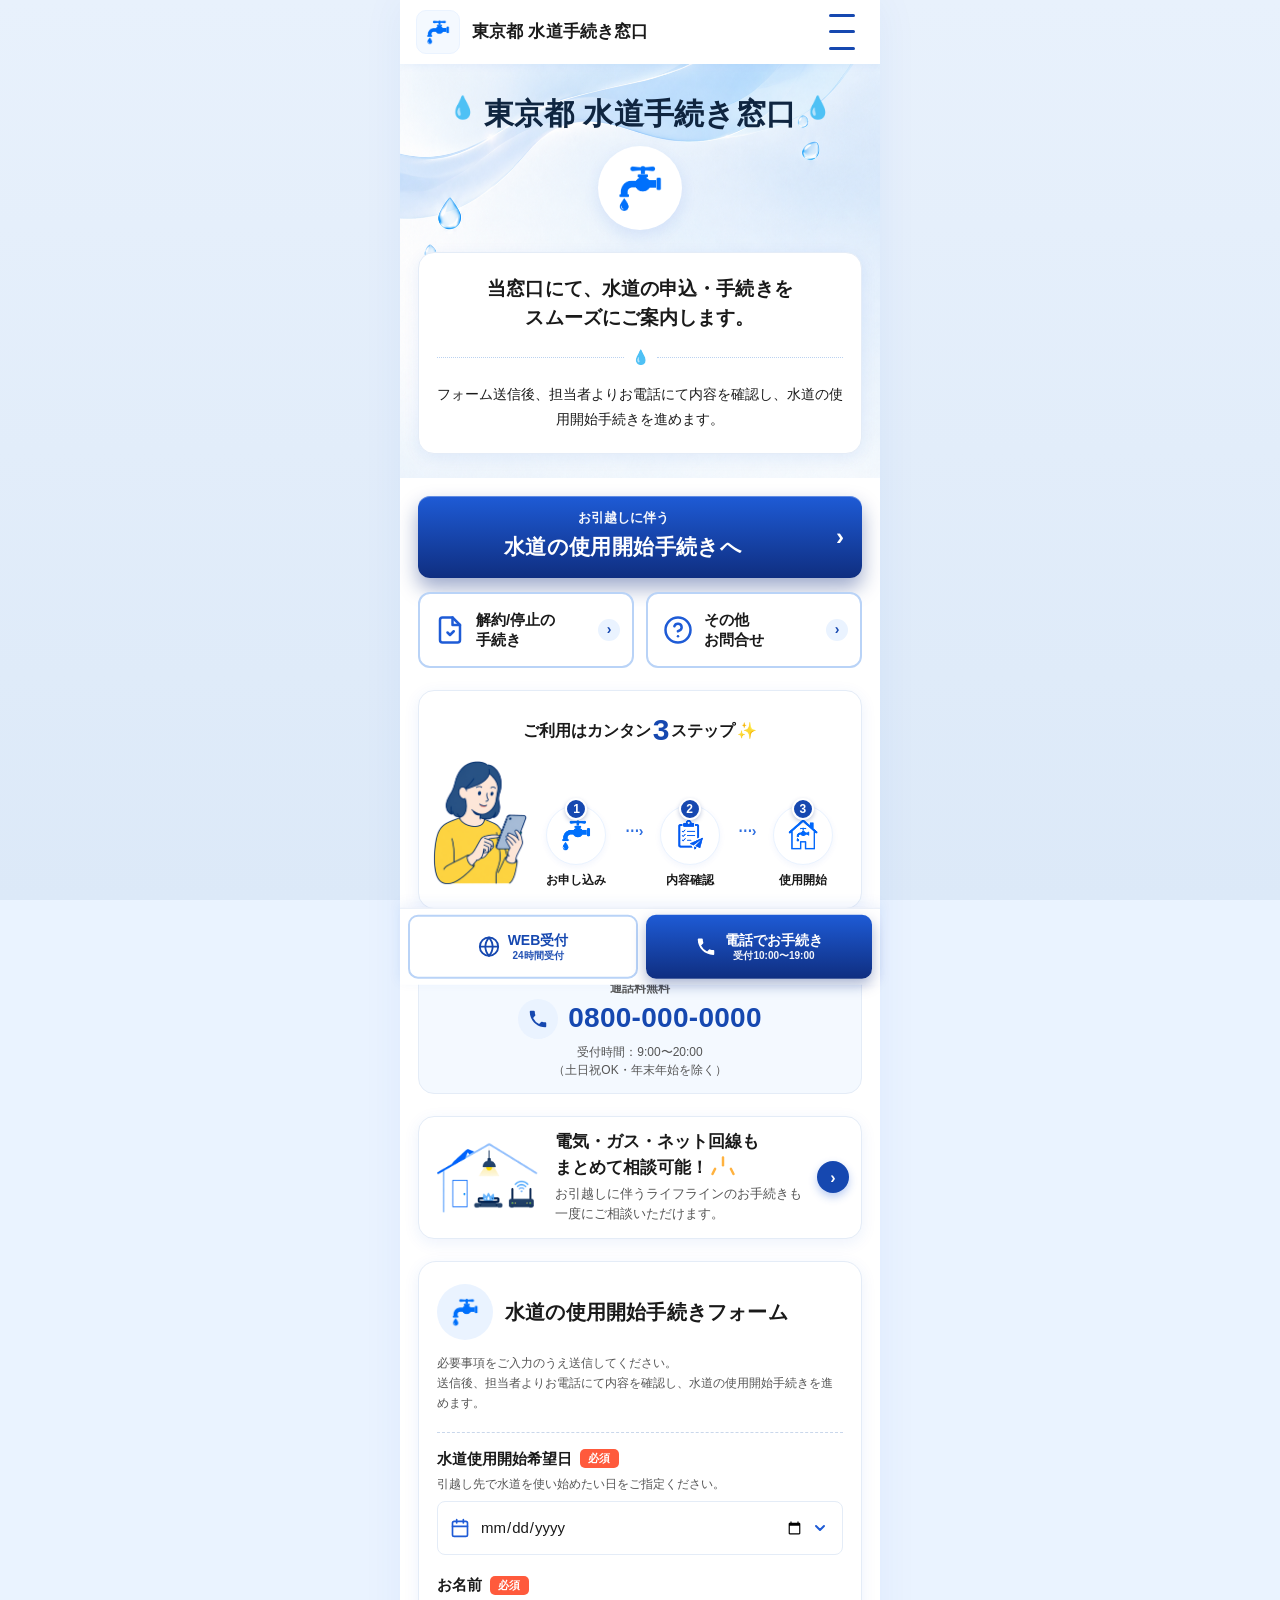
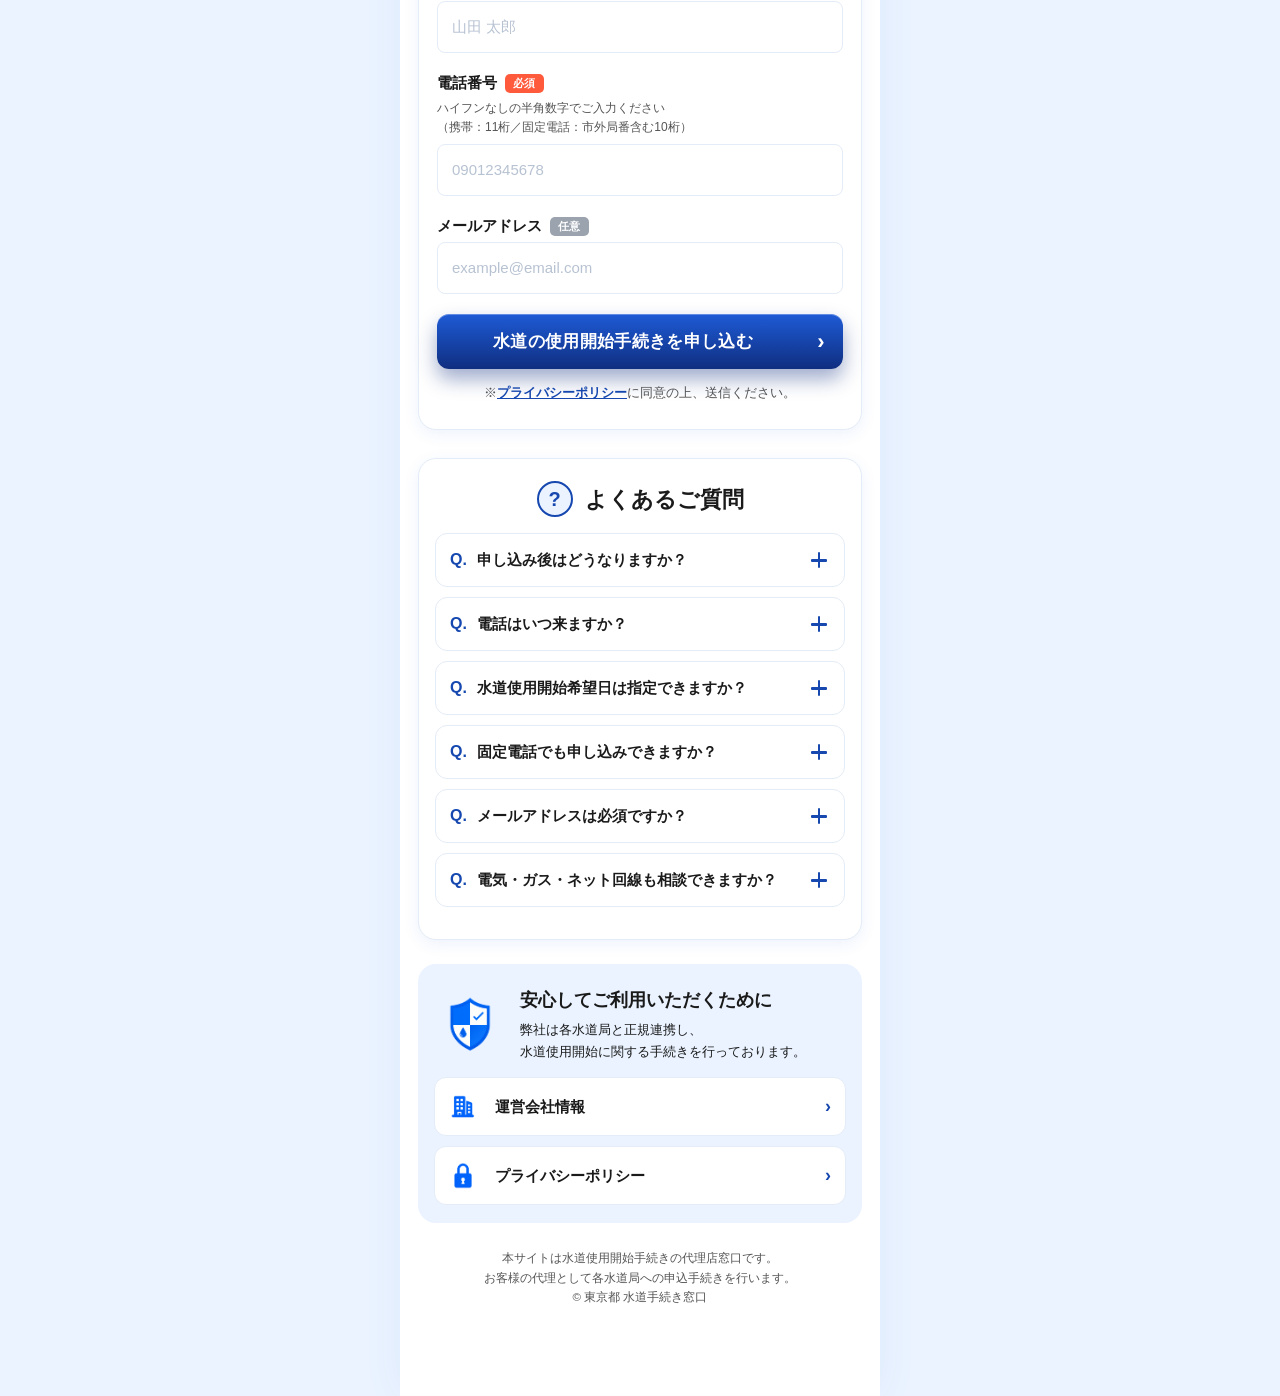
==== index.html @ 143ba990 "Add files via upload" ====
<!DOCTYPE html>
<html lang="ja">
<head>
  <meta charset="UTF-8" />
  <meta name="viewport" content="width=device-width, initial-scale=1.0, viewport-fit=cover" />
  <meta name="format-detection" content="telephone=no" />
  <title>東京都 水道手続き窓口｜引越しの水道使用開始をWEBで簡単申込</title>
  <meta name="description" content="東京都の引越しに伴う水道の使用開始手続きを、WEB・お電話でスムーズにご案内。24時間WEB受付、お電話は10:00〜19:00で対応。電気・ガス・ネット回線もまとめて相談可能。" />

  <link rel="preload" as="image" href="images/fv-back.png" />
  <link rel="stylesheet" href="css/style.css" />

  <!-- 構造化データ -->
  <script type="application/ld+json">
  {
    "@context": "https://schema.org",
    "@type": "Service",
    "name": "東京都 水道手続き窓口",
    "areaServed": "東京都",
    "serviceType": "水道使用開始手続き代行",
    "provider": {
      "@type": "Organization",
      "name": "水道手続き窓口（運営代理店）",
      "telephone": "+81-800-000-0000"
    }
  }
  </script>

  <!-- ▼ GTM / Google広告コンバージョンタグ挿入位置 -->
  <!-- ▼ Yahoo広告 コンバージョン測定タグ挿入位置 -->
</head>
<body>

<!-- ▼ 案件ごとに差し替え ▼
  地域名: 東京都
  電話番号(表示): 0800-000-0000
  電話番号(tel:): 0800-000-0000
  受付時間(電話): 9:00〜20:00 / 土日祝OK
  受付時間(固定フッター): 10:00〜19:00
  運営会社名・所在地: （要設定）
  プライバシーポリシーURL: #privacy
▲ ここまで ▲ -->

<div class="app" data-screen-label="01 水道手続きLP">

  <!-- ============================= -->
  <!-- ヘッダー -->
  <!-- ============================= -->
  <header class="site-header" role="banner">
    <a href="#top" class="site-header__brand" aria-label="トップへ">
      <span class="brand-mark"><img src="images/icon-tap.png" alt="" /></span>
      <span class="brand-name">東京都 水道手続き窓口</span>
    </a>
    <button class="hamburger" aria-label="メニューを開く" aria-controls="main-menu" aria-expanded="false">
      <span></span><span></span><span></span>
    </button>
  </header>

  <nav class="menu" id="main-menu" aria-label="メインメニュー">
    <ul>
      <li><a href="#top">ホーム</a></li>
      <li><a href="#form">使用開始のお申込み</a></li>
      <li><a href="#faq">よくあるご質問</a></li>
      <li><a href="#company">運営会社情報</a></li>
      <li><a href="#privacy">プライバシーポリシー</a></li>
    </ul>
  </nav>

  <main id="top">

    <!-- ============================= -->
    <!-- FV -->
    <!-- ============================= -->
    <section class="fv">
      <div class="fv__title-row">
        <span class="fv__drop fv__drop--left" aria-hidden="true">💧</span>
        <h1 class="fv__title">東京都 水道手続き窓口</h1>
        <span class="fv__drop fv__drop--right" aria-hidden="true">💧</span>
      </div>

      <div class="fv__circle" aria-hidden="true">
        <img src="images/icon-tap.png" alt="" />
      </div>

      <div class="fv__card">
        <p class="fv__lead">当窓口にて、水道の申込・手続きを<br />スムーズにご案内します。</p>
        <div class="fv__divider"><span aria-hidden="true">💧</span></div>
        <p class="fv__desc">フォーム送信後、担当者よりお電話にて内容を確認し、水道の使用開始手続きを進めます。</p>
      </div>
    </section>

    <!-- メインCTA -->
    <a href="#form" class="btn-main">
      <span class="btn-sub">お引越しに伴う</span>
      <span class="btn-main-text">水道の使用開始手続きへ</span>
      <span class="btn-arrow" aria-hidden="true">›</span>
    </a>

    <!-- サブCTA -->
    <div class="sub-cta">
      <a href="#contact" class="sub-cta__btn">
        <span class="sub-cta__icon" aria-hidden="true">
          <svg viewBox="0 0 24 24" fill="none" stroke="#1E5BD6" stroke-width="2" stroke-linecap="round" stroke-linejoin="round">
            <path d="M14 2H6a2 2 0 0 0-2 2v16a2 2 0 0 0 2 2h12a2 2 0 0 0 2-2V8z"/>
            <polyline points="14 2 14 8 20 8"/>
            <path d="m15 13-3 3-2-2"/>
          </svg>
        </span>
        解約/停止の<br />手続き
        <span class="sub-cta__arrow" aria-hidden="true">›</span>
      </a>
      <a href="#contact" class="sub-cta__btn">
        <span class="sub-cta__icon" aria-hidden="true">
          <svg viewBox="0 0 24 24" fill="none" stroke="#1E5BD6" stroke-width="2" stroke-linecap="round" stroke-linejoin="round">
            <circle cx="12" cy="12" r="10"/>
            <path d="M9.09 9a3 3 0 0 1 5.83 1c0 2-3 3-3 3"/>
            <line x1="12" y1="17" x2="12.01" y2="17"/>
          </svg>
        </span>
        その他<br />お問合せ
        <span class="sub-cta__arrow" aria-hidden="true">›</span>
      </a>
    </div>

    <!-- ============================= -->
    <!-- ご利用は3ステップ -->
    <!-- ============================= -->
    <section class="steps reveal" aria-label="ご利用の流れ">
      <h2 class="steps__title">ご利用はカンタン<span class="num">3</span>ステップ<span class="sparkle" aria-hidden="true">✨</span></h2>
      <ol class="steps__list">
        <li class="step step--woman" aria-hidden="true">
          <img class="steps__women" src="images/icon-women.png" alt="" />
        </li>
        <li class="step">
          <div class="step__circle">
            <span class="step__badge">1</span>
            <img src="images/icon-tap.png" alt="" />
          </div>
          <div class="step__label">お申し込み</div>
        </li>
        <li class="step__arrow" aria-hidden="true">⋯ ›</li>
        <li class="step">
          <div class="step__circle">
            <span class="step__badge">2</span>
            <img src="images/icon-form.png" alt="" />
          </div>
          <div class="step__label">内容確認</div>
        </li>
        <li class="step__arrow" aria-hidden="true">⋯ ›</li>
        <li class="step">
          <div class="step__circle">
            <span class="step__badge">3</span>
            <img src="images/icon-kaisi.png" alt="" />
          </div>
          <div class="step__label">使用開始</div>
        </li>
      </ol>
    </section>

    <!-- ============================= -->
    <!-- 電話受付 -->
    <!-- ============================= -->
    <section class="phone-block reveal" aria-label="お電話でも受付中">
      <h2 class="phone-block__title">お電話でも受付中</h2>
      <p class="phone-block__free">通話料無料</p>
      <a class="phone-block__number" href="tel:0800-000-0000">
        <span class="phone-block__icon" aria-hidden="true">
          <svg viewBox="0 0 24 24" fill="currentColor"><path d="M20 15.5c-1.25 0-2.45-.2-3.57-.57a1 1 0 0 0-1.02.24l-2.2 2.2a15.05 15.05 0 0 1-6.59-6.59l2.2-2.21a1 1 0 0 0 .25-1.02A11.36 11.36 0 0 1 8.5 4a1 1 0 0 0-1-1H4a1 1 0 0 0-1 1c0 9.39 7.61 17 17 17a1 1 0 0 0 1-1v-3.5a1 1 0 0 0-1-1z"/></svg>
        </span>
        0800-000-0000
      </a>
      <p class="phone-block__hours">受付時間：9:00〜20:00<br />（土日祝OK・年末年始を除く）</p>
    </section>

    <!-- ============================= -->
    <!-- ライフライン一括バナー -->
    <!-- ============================= -->
    <a href="#form" class="lifeline reveal">
      <img class="lifeline__img" src="images/icon-all.png" alt="" />
      <div>
        <h2 class="lifeline__title">電気・ガス・ネット回線も<br />まとめて相談可能！<svg class="burst" viewBox="0 0 28 32" aria-hidden="true"><g stroke="#FFB23F" stroke-width="2.8" stroke-linecap="round" fill="none"><line x1="5" y1="18" x2="2" y2="24"/><line x1="14" y1="14" x2="14" y2="5"/><line x1="23" y1="18" x2="26" y2="24"/></g></svg></h2>
        <p class="lifeline__desc">お引越しに伴うライフラインのお手続きも一度にご相談いただけます。</p>
      </div>
      <span class="lifeline__arrow" aria-hidden="true">›</span>
    </a>

    <!-- ============================= -->
    <!-- 申込フォーム -->
    <!-- ============================= -->
    <section class="form-section reveal" id="form" aria-label="水道の使用開始手続きフォーム">
      <div class="form-head">
        <div class="form-head__icon"><img src="images/icon-tap.png" alt="" /></div>
        <h2 class="form-head__title">水道の使用開始手続きフォーム</h2>
      </div>
      <p class="form-section__intro">
        必要事項をご入力のうえ送信してください。<br />
        送信後、担当者よりお電話にて内容を確認し、水道の使用開始手続きを進めます。
      </p>
      <hr class="form-section__divider" />

      <form id="app-form" novalidate>
        <!-- 使用開始希望日 -->
        <div class="field">
          <div class="field__row">
            <label class="field__label" for="f-date">水道使用開始希望日</label>
            <span class="badge">必須</span>
          </div>
          <span class="field__help">引越し先で水道を使い始めたい日をご指定ください。</span>
          <div class="field__control">
            <input
              type="date"
              id="f-date"
              name="start_date"
              class="field__input field__input--date"
              aria-required="true"
              placeholder="年/月/日"
            />
          </div>
          <p class="field__error" id="err-date" role="alert"></p>
        </div>

        <!-- お名前 -->
        <div class="field">
          <div class="field__row">
            <label class="field__label" for="f-name">お名前</label>
            <span class="badge">必須</span>
          </div>
          <div class="field__control">
            <input
              type="text"
              id="f-name"
              name="full_name"
              class="field__input"
              placeholder="山田 太郎"
              aria-required="true"
              autocomplete="name"
            />
          </div>
          <p class="field__error" id="err-name" role="alert"></p>
        </div>

        <!-- 電話番号 -->
        <div class="field">
          <div class="field__row">
            <label class="field__label" for="f-phone">電話番号</label>
            <span class="badge">必須</span>
          </div>
          <span class="field__help">
            ハイフンなしの半角数字でご入力ください<br />
            （携帯：11桁／固定電話：市外局番含む10桁）
          </span>
          <div class="field__control">
            <input
              type="tel"
              id="f-phone"
              name="phone"
              class="field__input"
              placeholder="09012345678"
              inputmode="numeric"
              aria-required="true"
              autocomplete="tel"
            />
          </div>
          <p class="field__error" id="err-phone" role="alert"></p>
        </div>

        <!-- メールアドレス -->
        <div class="field">
          <div class="field__row">
            <label class="field__label" for="f-email">メールアドレス</label>
            <span class="badge badge--optional">任意</span>
          </div>
          <div class="field__control">
            <input
              type="email"
              id="f-email"
              name="email"
              class="field__input"
              placeholder="example@email.com"
              autocomplete="email"
            />
          </div>
          <p class="field__error" id="err-email" role="alert"></p>
        </div>

        <button type="submit" class="form-submit">
          <span class="form-submit__text">水道の使用開始手続きを申し込む</span>
          <span class="form-submit__arrow" aria-hidden="true">›</span>
        </button>

        <p class="form-section__privacy">
          ※<a href="#privacy">プライバシーポリシー</a>に同意の上、送信ください。
        </p>

        <div class="form-success" id="form-success" role="status">
          ご送信ありがとうございました。担当者より折り返しお電話いたします。
        </div>
      </form>
    </section>

    <!-- ============================= -->
    <!-- FAQ -->
    <!-- ============================= -->
    <section class="faq-section reveal" id="faq" aria-label="よくあるご質問">
      <h2 class="faq-section__title">
        <span class="faq-section__title-icon" aria-hidden="true">?</span>
        よくあるご質問
      </h2>

      <details class="faq">
        <summary class="faq__q">
          <span class="faq__q-mark">Q.</span>
          申し込み後はどうなりますか？
          <span class="faq__q-toggle" aria-hidden="true"></span>
        </summary>
        <div class="faq__a">フォーム送信後、当窓口の担当者よりお電話にてご連絡いたします。ご入力いただいた内容を確認のうえ、使用開始日に合わせて水道局への手続きを代行いたします。</div>
      </details>

      <details class="faq">
        <summary class="faq__q">
          <span class="faq__q-mark">Q.</span>
          電話はいつ来ますか？
          <span class="faq__q-toggle" aria-hidden="true"></span>
        </summary>
        <div class="faq__a">原則として営業時間内（10:00〜19:00）にお電話いたします。申込内容や時間帯によっては翌営業日のご連絡となる場合がございます。</div>
      </details>

      <details class="faq">
        <summary class="faq__q">
          <span class="faq__q-mark">Q.</span>
          水道使用開始希望日は指定できますか？
          <span class="faq__q-toggle" aria-hidden="true"></span>
        </summary>
        <div class="faq__a">はい、ご指定いただけます。お申込みフォームの「水道使用開始希望日」欄にご希望日をご入力ください。直近のご希望や土日祝のご利用についてはお電話でご相談ください。</div>
      </details>

      <details class="faq">
        <summary class="faq__q">
          <span class="faq__q-mark">Q.</span>
          固定電話でも申し込みできますか？
          <span class="faq__q-toggle" aria-hidden="true"></span>
        </summary>
        <div class="faq__a">はい、固定電話番号でもお申込みいただけます。市外局番を含む10桁の番号をハイフンなしでご入力ください。</div>
      </details>

      <details class="faq">
        <summary class="faq__q">
          <span class="faq__q-mark">Q.</span>
          メールアドレスは必須ですか？
          <span class="faq__q-toggle" aria-hidden="true"></span>
        </summary>
        <div class="faq__a">メールアドレスのご入力は任意です。お電話でのご連絡が原則となりますが、メールでの控えをご希望の場合はご入力ください。</div>
      </details>

      <details class="faq">
        <summary class="faq__q">
          <span class="faq__q-mark">Q.</span>
          電気・ガス・ネット回線も相談できますか？
          <span class="faq__q-toggle" aria-hidden="true"></span>
        </summary>
        <div class="faq__a">はい、お引越しに伴う電気・ガス・インターネット回線のお手続きもまとめてご相談いただけます。お申込み時または折返しのお電話にてお伝えください。</div>
      </details>
    </section>

    <!-- ============================= -->
    <!-- 安心セクション -->
    <!-- ============================= -->
    <section class="security reveal" aria-label="安心してご利用いただくために">
      <div class="security__head">
        <div class="security__icon"><img src="images/icon-security.png" alt="" /></div>
        <div>
          <h2 class="security__title">安心してご利用いただくために</h2>
          <p class="security__desc">弊社は各水道局と正規連携し、<br />水道使用開始に関する手続きを行っております。</p>
        </div>
      </div>
      <div class="trust-links">
        <a class="trust-link" href="#company" id="company">
          <img src="images/icon-bill.png" alt="" />
          <span>運営会社情報</span>
          <span class="trust-link__arrow" aria-hidden="true">›</span>
        </a>
        <a class="trust-link" href="#privacy" id="privacy">
          <img src="images/icon-key.png" alt="" />
          <span>プライバシーポリシー</span>
          <span class="trust-link__arrow" aria-hidden="true">›</span>
        </a>
      </div>
    </section>

    <p class="foot-info">
      本サイトは水道使用開始手続きの代理店窓口です。<br />
      お客様の代理として各水道局への申込手続きを行います。<br />
      © 東京都 水道手続き窓口
    </p>
  </main>

  <!-- ============================= -->
  <!-- お急ぎ吹き出し -->
  <!-- ============================= -->
  <aside class="urgent" aria-label="お急ぎの方への案内">
    <span class="urgent__icon" aria-hidden="true">
      <svg viewBox="0 0 24 24" fill="currentColor"><path d="M20 15.5c-1.25 0-2.45-.2-3.57-.57a1 1 0 0 0-1.02.24l-2.2 2.2a15.05 15.05 0 0 1-6.59-6.59l2.2-2.21a1 1 0 0 0 .25-1.02A11.36 11.36 0 0 1 8.5 4a1 1 0 0 0-1-1H4a1 1 0 0 0-1 1c0 9.39 7.61 17 17 17a1 1 0 0 0 1-1v-3.5a1 1 0 0 0-1-1z"/></svg>
    </span>
    <div class="urgent__text">
      <span class="urgent__head">お急ぎの方はコチラ！</span>
      現在の待ち時間：3〜5分程度
    </div>
  </aside>

  <!-- ============================= -->
  <!-- 固定フッターCTA -->
  <!-- ============================= -->
  <div class="bottom-cta" role="navigation" aria-label="主要アクション">
    <a class="bottom-cta__btn bottom-cta__btn--web" href="#form">
      <svg viewBox="0 0 24 24" fill="none" stroke="currentColor" stroke-width="2" stroke-linecap="round" stroke-linejoin="round"><circle cx="12" cy="12" r="10"/><line x1="2" y1="12" x2="22" y2="12"/><path d="M12 2a15.3 15.3 0 0 1 4 10 15.3 15.3 0 0 1-4 10 15.3 15.3 0 0 1-4-10 15.3 15.3 0 0 1 4-10z"/></svg>
      <span>WEB受付<span class="bottom-cta__sub">24時間受付</span></span>
    </a>
    <a class="bottom-cta__btn bottom-cta__btn--tel" href="tel:0800-000-0000">
      <svg viewBox="0 0 24 24" fill="currentColor"><path d="M20 15.5c-1.25 0-2.45-.2-3.57-.57a1 1 0 0 0-1.02.24l-2.2 2.2a15.05 15.05 0 0 1-6.59-6.59l2.2-2.21a1 1 0 0 0 .25-1.02A11.36 11.36 0 0 1 8.5 4a1 1 0 0 0-1-1H4a1 1 0 0 0-1 1c0 9.39 7.61 17 17 17a1 1 0 0 0 1-1v-3.5a1 1 0 0 0-1-1z"/></svg>
      <span>電話でお手続き<span class="bottom-cta__sub">受付10:00〜19:00</span></span>
    </a>
  </div>

</div>

<!-- ▼ GTM / Google広告コンバージョンタグ挿入位置 -->
<!-- ▼ Yahoo広告 コンバージョン測定タグ挿入位置 -->
<script src="js/main.js"></script>
</body>
</html>
---- css/style.css ----
/* ==========================================================
   東京都 水道手続き窓口 LP - style.css
   ========================================================== */

:root {
  --color-primary:        #1648B0;
  --color-primary-dark:   #0F2E80;
  --color-primary-light:  #2D6EE0;
  --color-accent-blue:    #1E5BD6;
  --color-bg-pale:        #EAF3FF;
  --color-bg-card:        #F4F9FF;
  --color-bg:             #FFFFFF;
  --color-text:           #1A1A1A;
  --color-text-sub:       #555555;
  --color-required:       #FF5A3C;
  --color-optional:       #9AA3AE;
  --color-urgent-bg:      #FFF5E5;
  --color-urgent-text:    #FF8C1A;
  --color-phone-yellow:   #FFB23F;
  --color-border:         #E4ECF7;
  --color-side-bg:        #EAF3FF;
  --shadow-card:          0 4px 16px rgba(30, 91, 214, 0.08);
  --shadow-btn:           0 6px 14px rgba(30, 91, 214, 0.28);

  --header-h: 64px;
  --footer-h: 64px;

  --font-jp:
    "Hiragino Sans", "Hiragino Kaku Gothic ProN",
    "Noto Sans JP", "Yu Gothic", "Meiryo", sans-serif;
}

* , *::before, *::after { box-sizing: border-box; }

html, body {
  margin: 0;
  padding: 0;
  font-family: var(--font-jp);
  color: var(--color-text);
  background: var(--color-side-bg);
  -webkit-font-smoothing: antialiased;
  -moz-osx-font-smoothing: grayscale;
  line-height: 1.6;
}

img { max-width: 100%; display: block; }
a { color: inherit; text-decoration: none; }
button { font-family: inherit; cursor: pointer; }

/* ==========================================================
   App container (mobile-first, max 480px on PC)
   ========================================================== */
.app {
  max-width: 480px;
  margin: 0 auto;
  background: var(--color-bg);
  min-height: 100vh;
  position: relative;
  padding-bottom: calc(var(--footer-h) + env(safe-area-inset-bottom));
  box-shadow: 0 0 40px rgba(30, 91, 214, 0.06);
  overflow: hidden;
}

/* ==========================================================
   Header
   ========================================================== */
.site-header {
  position: sticky;
  top: 0;
  z-index: 50;
  background: #fff;
  height: var(--header-h);
  display: flex;
  align-items: center;
  justify-content: space-between;
  padding: 0 16px;
  box-shadow: 0 2px 8px rgba(30, 91, 214, 0.05);
}

.site-header__brand {
  display: flex;
  align-items: center;
  gap: 12px;
}

.brand-mark {
  width: 44px;
  height: 44px;
  border-radius: 10px;
  background: var(--color-bg-card);
  border: 1.5px solid var(--color-bg-pale);
  display: grid;
  place-items: center;
}
.brand-mark img { width: 28px; height: 28px; }

.brand-name {
  font-size: 17px;
  font-weight: 800;
  letter-spacing: 0.01em;
  color: var(--color-text);
}

.hamburger {
  width: 44px; height: 44px;
  border: none; background: transparent;
  display: grid; place-items: center; gap: 5px;
  padding: 0;
}
.hamburger span {
  display: block;
  width: 26px; height: 3px;
  background: var(--color-primary);
  border-radius: 2px;
}

/* Mobile menu */
.menu {
  position: absolute;
  top: var(--header-h);
  left: 0;
  right: 0;
  background: #fff;
  box-shadow: 0 12px 20px rgba(0,0,0,.08);
  transform: translateY(-150%);
  transition: transform .25s ease;
  z-index: 60;
  border-top: 1px solid var(--color-border);
}
.menu.open { transform: translateY(0); }
.menu ul { list-style: none; margin: 0; padding: 8px 0; }
.menu li a {
  display: block;
  padding: 16px 22px;
  font-weight: 700;
  border-bottom: 1px solid var(--color-border);
  font-size: 15px;
}
.menu li:last-child a { border-bottom: none; }
.menu li a:hover { background: var(--color-bg-pale); }

/* ==========================================================
   FV
   ========================================================== */
.fv {
  position: relative;
  padding: 32px 18px 24px;
  background: url("../images/fv-back.png") center top / cover no-repeat,
              linear-gradient(180deg, #EFF6FF 0%, #FFFFFF 100%);
}

.fv__title-row {
  position: relative;
  display: flex;
  justify-content: center;
  align-items: center;
  gap: 8px;
  padding: 0 18px;
}
.fv__title {
  font-size: clamp(22px, 6.6vw, 30px);
  font-weight: 900;
  letter-spacing: 0.01em;
  color: #0F2540;
  margin: 0;
  line-height: 1.2;
  text-align: center;
  white-space: nowrap;
}
.fv__drop {
  position: relative;
  font-size: 22px;
  top: -6px;
}
.fv__drop--left, .fv__drop--right { position: relative; left: auto; right: auto; top: -6px; }

.fv__circle {
  margin: 14px auto 0;
  width: 84px; height: 84px;
  border-radius: 50%;
  background: #fff;
  display: grid; place-items: center;
  box-shadow: 0 6px 16px rgba(30,91,214,.10);
}
.fv__circle img { width: 54px; height: 54px; }

.fv__card {
  margin-top: 22px;
  background: #fff;
  border-radius: 16px;
  padding: 22px 18px 22px;
  box-shadow: var(--shadow-card);
  border: 1px solid var(--color-border);
  text-align: center;
}
.fv__lead {
  font-size: 19px;
  font-weight: 800;
  margin: 0;
  line-height: 1.5;
  color: var(--color-text);
  letter-spacing: 0.005em;
  text-align: center;
}
.fv__divider {
  margin: 14px auto;
  display: flex;
  align-items: center;
  gap: 8px;
  color: var(--color-primary-light);
}
.fv__divider::before,
.fv__divider::after {
  content: "";
  flex: 1;
  border-top: 1.5px dotted #BBD2F0;
}
.fv__divider span {
  font-size: 14px;
}
.fv__desc {
  font-size: 14px;
  color: var(--color-text);
  margin: 6px 0 0;
  line-height: 1.75;
  text-align: center;
  font-weight: 500;
}

/* ==========================================================
   Main CTA
   ========================================================== */
.btn-main {
  display: block;
  position: relative;
  margin: 18px 18px 0;
  padding: 12px 56px 14px 22px;
  background: linear-gradient(180deg, #1E5BD6 0%, #0F2E80 100%);
  color: #fff;
  border-radius: 12px;
  box-shadow:
    0 10px 20px rgba(15, 46, 128, 0.40),
    inset 0 1px 0 rgba(255,255,255,.30);
  text-align: center;
  transition: transform .15s ease, box-shadow .15s ease;
}
.btn-main:hover { transform: translateY(-2px); box-shadow: 0 14px 24px rgba(15,46,128,.50); }
.btn-main:active { transform: translateY(0); }
.btn-main .btn-sub {
  display: block;
  font-size: 13px;
  font-weight: 600;
  opacity: .96;
  margin-bottom: 1px;
}
.btn-main .btn-main-text {
  display: block;
  font-size: 21px;
  font-weight: 900;
  letter-spacing: 0.02em;
}
.btn-main .btn-arrow {
  position: absolute;
  right: 18px; top: 50%;
  transform: translateY(-50%);
  font-size: 24px;
  font-weight: 700;
  line-height: 1;
}

/* Sub CTAs */
.sub-cta {
  display: grid;
  grid-template-columns: 1fr 1fr;
  gap: 12px;
  margin: 14px 18px 0;
}
.sub-cta__btn {
  position: relative;
  background: #fff;
  border: 2px solid #B9D3F7;
  border-radius: 12px;
  padding: 14px 28px 14px 56px;
  font-weight: 800;
  font-size: 15px;
  color: var(--color-text);
  display: flex; align-items: center;
  min-height: 76px;
  line-height: 1.35;
  transition: all .15s ease;
}
.sub-cta__btn:hover { transform: translateY(-2px); box-shadow: var(--shadow-card); }
.sub-cta__icon {
  position: absolute;
  left: 12px; top: 50%;
  transform: translateY(-50%);
  width: 36px; height: 36px;
  display: grid; place-items: center;
}
.sub-cta__icon svg { width: 30px; height: 30px; }
.sub-cta__arrow {
  position: absolute;
  right: 12px; top: 50%;
  transform: translateY(-50%);
  width: 22px; height: 22px;
  border-radius: 50%;
  background: var(--color-bg-pale);
  color: var(--color-primary);
  display: grid; place-items: center;
  font-weight: 800;
  font-size: 14px;
}

/* ==========================================================
   3-Step
   ========================================================== */
.steps {
  margin: 22px 18px 0;
  background: #fff;
  border: 1px solid var(--color-border);
  border-radius: 16px;
  padding: 18px 12px 18px;
  box-shadow: var(--shadow-card);
}
.steps__title {
  text-align: center;
  font-size: 16px;
  font-weight: 800;
  margin: 0 0 4px;
  line-height: 1.4;
}
.steps__title .num {
  display: inline-block;
  font-size: 30px;
  color: var(--color-primary);
  font-weight: 900;
  vertical-align: -4px;
  margin: 0 2px;
}
.steps__title .sparkle {
  color: var(--color-phone-yellow);
  margin-left: 2px;
}

.steps__list {
  list-style: none;
  padding: 0;
  margin: 6px 0 0;
  display: grid;
  grid-template-columns: 1.05fr 1fr auto 1fr auto 1fr;
  align-items: center;
  gap: 2px;
}
.step {
  text-align: center;
  position: relative;
  align-self: end;
}
.step--woman {
  align-self: end;
}
.steps__women {
  width: 100%;
  max-width: 100px;
  margin: 0 auto;
  display: block;
}
.step__circle {
  width: 60px;
  height: 60px;
  border-radius: 50%;
  background: #fff;
  border: 1.5px solid var(--color-bg-pale);
  margin: 14px auto 6px;
  display: grid; place-items: center;
  box-shadow: 0 2px 6px rgba(30,91,214,.06);
  position: relative;
}
.step__circle img { width: 36px; height: 36px; object-fit: contain; }
.step__badge {
  position: absolute;
  top: -8px;
  left: 50%;
  transform: translateX(-50%);
  width: 22px; height: 22px;
  border-radius: 50%;
  background: var(--color-primary);
  color: #fff;
  display: grid; place-items: center;
  font-size: 12px; font-weight: 800;
  border: 2px solid #fff;
  box-shadow: 0 2px 4px rgba(15,46,128,.25);
  line-height: 1;
}
.step__label {
  font-size: 12px;
  font-weight: 700;
  color: var(--color-text);
}
.step__arrow {
  align-self: center;
  margin-top: 16px;
  color: var(--color-primary-light);
  font-size: 14px;
  font-weight: 700;
  letter-spacing: -2px;
}

/* ==========================================================
   Phone block
   ========================================================== */
.phone-block {
  margin: 18px 18px 0;
  background: var(--color-bg-card);
  border-radius: 16px;
  padding: 14px 14px 14px;
  border: 1px solid var(--color-border);
  text-align: center;
}
.phone-block__title {
  font-size: 17px;
  font-weight: 800;
  margin: 0;
  color: var(--color-text);
  display: inline-flex;
  align-items: center;
  gap: 8px;
}
.phone-block__title::before,
.phone-block__title::after {
  content: "";
  display: inline-block;
  width: 2px; height: 20px;
  background: var(--color-primary);
}
.phone-block__title::before { transform: rotate(-22deg); }
.phone-block__title::after  { transform: rotate(22deg); }
.phone-block__free {
  font-size: 12px;
  color: var(--color-text-sub);
  margin: 6px 0 0;
  font-weight: 600;
}
.phone-block__number {
  display: inline-flex;
  align-items: center;
  gap: 10px;
  font-size: 28px;
  font-weight: 900;
  color: var(--color-primary);
  letter-spacing: 0.01em;
  margin: 0;
  line-height: 1.1;
}
.phone-block__icon {
  width: 40px; height: 40px;
  border-radius: 50%;
  background: var(--color-bg-pale);
  display: grid; place-items: center;
  color: var(--color-primary);
}
.phone-block__icon svg { width: 22px; height: 22px; }
.phone-block__hours {
  font-size: 12px;
  color: var(--color-text-sub);
  margin: 4px 0 0;
  line-height: 1.5;
}

/* ==========================================================
   Lifeline banner
   ========================================================== */
.lifeline {
  margin: 22px 18px 0;
  background: #fff;
  border: 1px solid var(--color-border);
  border-radius: 16px;
  padding: 14px 56px 14px 14px;
  position: relative;
  display: grid;
  grid-template-columns: 110px 1fr;
  gap: 12px;
  align-items: center;
  box-shadow: var(--shadow-card);
  transition: transform .15s ease;
}
.lifeline:hover { transform: translateY(-2px); }
.lifeline__img { width: 110px; }
.lifeline__title {
  font-size: 17px;
  font-weight: 900;
  margin: 0 0 4px;
  line-height: 1.35;
  position: relative;
  display: inline-block;
}
.lifeline__title .burst {
  width: 26px;
  height: 28px;
  display: inline-block;
  vertical-align: -8px;
  margin-left: 2px;
}
.lifeline__desc {
  font-size: 12.5px;
  color: var(--color-text-sub);
  margin: 0;
  line-height: 1.55;
}
.lifeline__arrow {
  position: absolute;
  right: 12px; top: 50%;
  transform: translateY(-50%);
  width: 32px; height: 32px;
  border-radius: 50%;
  background: var(--color-primary);
  color: #fff;
  display: grid; place-items: center;
  font-weight: 800;
  font-size: 16px;
  box-shadow: 0 4px 8px rgba(30,91,214,.3);
}

/* ==========================================================
   Form
   ========================================================== */
.form-section {
  margin: 22px 18px 0;
  background: #fff;
  border-radius: 18px;
  padding: 22px 18px 26px;
  border: 1px solid var(--color-border);
  box-shadow: var(--shadow-card);
}
.form-head {
  display: grid;
  grid-template-columns: 56px 1fr;
  gap: 12px;
  align-items: center;
}
.form-head__icon {
  width: 56px; height: 56px;
  border-radius: 50%;
  background: var(--color-bg-pale);
  display: grid; place-items: center;
}
.form-head__icon img { width: 32px; height: 32px; }
.form-head__title {
  margin: 0;
  font-size: 20px;
  font-weight: 900;
  color: var(--color-text);
  letter-spacing: 0.01em;
  line-height: 1.3;
}
.form-section__intro {
  margin: 14px 0 4px;
  font-size: 12px;
  color: var(--color-text-sub);
  line-height: 1.65;
}
.form-section__divider {
  border: none;
  border-top: 1px dashed #C9D7EB;
  margin: 18px 0 14px;
}

.field {
  display: block;
  margin-bottom: 18px;
}
.field__row {
  display: flex;
  align-items: center;
  gap: 8px;
  margin-bottom: 4px;
  flex-wrap: wrap;
}
.field__label {
  font-size: 15px;
  font-weight: 800;
  color: var(--color-text);
}
.badge {
  display: inline-block;
  font-size: 11px;
  font-weight: 800;
  color: #fff;
  background: var(--color-required);
  padding: 3px 8px;
  border-radius: 5px;
  letter-spacing: 0.04em;
  line-height: 1.2;
}
.badge--optional {
  background: var(--color-optional);
}
.field__help {
  display: block;
  font-size: 12px;
  color: var(--color-text-sub);
  margin: 2px 0 8px;
  line-height: 1.55;
}
.field__control {
  position: relative;
  display: block;
}
.field__input {
  width: 100%;
  font: inherit;
  font-size: 15px;
  padding: 13px 14px;
  border: 1.5px solid var(--color-border);
  border-radius: 8px;
  background: #fff;
  color: var(--color-text);
  transition: border .15s, box-shadow .15s;
}
.field__input::placeholder { color: #B7C2D2; }
.field__input:focus {
  outline: none;
  border-color: var(--color-primary);
  box-shadow: 0 0 0 3px rgba(30, 91, 214, 0.12);
}
.field__input--date {
  padding-left: 42px;
  padding-right: 38px;
  appearance: none;
  background-image:
    url("data:image/svg+xml;utf8,<svg xmlns='http://www.w3.org/2000/svg' width='20' height='20' viewBox='0 0 24 24' fill='none' stroke='%231E5BD6' stroke-width='2' stroke-linecap='round' stroke-linejoin='round'><rect x='3' y='4' width='18' height='18' rx='2' ry='2'/><line x1='16' y1='2' x2='16' y2='6'/><line x1='8' y1='2' x2='8' y2='6'/><line x1='3' y1='10' x2='21' y2='10'/></svg>"),
    url("data:image/svg+xml;utf8,<svg xmlns='http://www.w3.org/2000/svg' width='16' height='16' viewBox='0 0 24 24' fill='none' stroke='%231E5BD6' stroke-width='3' stroke-linecap='round' stroke-linejoin='round'><polyline points='6 9 12 15 18 9'/></svg>");
  background-repeat: no-repeat, no-repeat;
  background-position: 12px center, right 14px center;
}
.field__error {
  display: none;
  margin-top: 6px;
  font-size: 12.5px;
  color: var(--color-required);
  font-weight: 700;
}
.field.has-error .field__input { border-color: var(--color-required); background: #FFF6F4; }
.field.has-error .field__error { display: block; }

.form-submit {
  display: block;
  width: 100%;
  position: relative;
  margin-top: 20px;
  padding: 16px 56px 16px 22px;
  background: linear-gradient(180deg, #1E5BD6 0%, #0F2E80 100%);
  color: #fff;
  border: none;
  border-radius: 12px;
  font-size: 17px;
  font-weight: 900;
  letter-spacing: 0.02em;
  box-shadow:
    0 10px 20px rgba(15, 46, 128, 0.40),
    inset 0 1px 0 rgba(255,255,255,.30);
  transition: transform .15s ease, box-shadow .15s ease;
}
.form-submit:hover { transform: translateY(-2px); box-shadow: 0 14px 24px rgba(15,46,128,.50); }
.form-submit:disabled { opacity: .6; cursor: not-allowed; }
.form-submit__arrow {
  position: absolute;
  right: 18px; top: 50%;
  transform: translateY(-50%);
  font-size: 22px;
  line-height: 1;
}
.form-submit.loading::after {
  content: "";
  position: absolute;
  left: 50%;
  top: 50%;
  width: 22px; height: 22px;
  margin: -11px 0 0 -11px;
  border: 3px solid rgba(255,255,255,.4);
  border-top-color: #fff;
  border-radius: 50%;
  animation: spin 0.8s linear infinite;
}
.form-submit.loading .form-submit__text,
.form-submit.loading .form-submit__arrow { opacity: 0; }
@keyframes spin { to { transform: rotate(360deg); } }

.form-section__privacy {
  margin: 14px 0 0;
  text-align: center;
  font-size: 12.5px;
  color: var(--color-text-sub);
}
.form-section__privacy a {
  color: var(--color-primary);
  text-decoration: underline;
  font-weight: 700;
}

.form-success {
  display: none;
  margin-top: 16px;
  padding: 14px;
  background: #E9F7EE;
  border: 1px solid #B7E0C2;
  color: #1B6F3A;
  border-radius: 10px;
  font-size: 14px;
  font-weight: 700;
  text-align: center;
}
.form-success.show { display: block; }

/* ==========================================================
   FAQ
   ========================================================== */
.faq-section {
  margin: 28px 18px 0;
  background: #fff;
  border: 1px solid var(--color-border);
  border-radius: 18px;
  padding: 22px 16px 22px;
  box-shadow: var(--shadow-card);
}
.faq-section__title {
  display: flex;
  align-items: center;
  justify-content: center;
  gap: 12px;
  margin: 0 0 16px;
  font-size: 22px;
  font-weight: 900;
}
.faq-section__title-icon {
  width: 36px; height: 36px;
  border-radius: 50%;
  background: var(--color-bg-pale);
  display: grid; place-items: center;
  color: var(--color-primary);
  font-size: 20px;
  font-weight: 900;
  border: 2px solid var(--color-primary);
}
.faq {
  border: 1.5px solid var(--color-border);
  border-radius: 12px;
  margin-bottom: 10px;
  background: #fff;
  overflow: hidden;
}
.faq__q {
  display: flex;
  align-items: center;
  gap: 10px;
  padding: 14px 44px 14px 14px;
  list-style: none;
  cursor: pointer;
  position: relative;
  font-weight: 700;
  font-size: 14.5px;
  line-height: 1.5;
}
.faq__q::-webkit-details-marker { display: none; }
.faq__q-mark {
  color: var(--color-primary);
  font-weight: 900;
  font-size: 16px;
  flex-shrink: 0;
}
.faq__q-toggle {
  position: absolute;
  right: 14px; top: 50%;
  transform: translateY(-50%);
  width: 22px; height: 22px;
  display: grid; place-items: center;
  color: var(--color-primary);
}
.faq__q-toggle::before,
.faq__q-toggle::after {
  content: "";
  position: absolute;
  background: var(--color-primary);
  border-radius: 1px;
  transition: transform .25s ease;
}
.faq__q-toggle::before { width: 16px; height: 2.5px; }
.faq__q-toggle::after  { width: 2.5px; height: 16px; }
.faq[open] .faq__q-toggle::after { transform: rotate(90deg); }
.faq__a {
  padding: 0 14px 14px 32px;
  font-size: 13.5px;
  color: var(--color-text-sub);
  line-height: 1.75;
}

/* ==========================================================
   Security / Trust
   ========================================================== */
.security {
  margin: 24px 18px 0;
  background: var(--color-bg-pale);
  border-radius: 18px;
  padding: 22px 16px 18px;
}
.security__head {
  display: grid;
  grid-template-columns: 72px 1fr;
  gap: 14px;
  align-items: center;
}
.security__icon {
  width: 72px; height: 72px;
  display: grid; place-items: center;
}
.security__icon img { width: 60px; height: 60px; }
.security__title {
  margin: 0 0 4px;
  font-size: 18px;
  font-weight: 900;
}
.security__desc {
  margin: 0;
  font-size: 13px;
  color: var(--color-text);
  line-height: 1.7;
}

.trust-links {
  margin-top: 14px;
  display: grid;
  gap: 10px;
}
.trust-link {
  display: grid;
  grid-template-columns: 36px 1fr 22px;
  align-items: center;
  gap: 10px;
  background: #fff;
  border-radius: 12px;
  padding: 14px 14px;
  font-weight: 800;
  font-size: 15px;
  color: var(--color-text);
  border: 1px solid var(--color-border);
  transition: transform .15s ease;
}
.trust-link:hover { transform: translateY(-1px); box-shadow: var(--shadow-card); }
.trust-link img { width: 28px; height: 28px; object-fit: contain; }
.trust-link__arrow {
  color: var(--color-primary);
  font-weight: 800;
  font-size: 18px;
  justify-self: end;
}

/* ==========================================================
   Footer info
   ========================================================== */
.foot-info {
  margin: 26px 18px 24px;
  font-size: 11.5px;
  color: var(--color-text-sub);
  text-align: center;
  line-height: 1.7;
}

/* ==========================================================
   Urgent floating bubble
   ========================================================== */
.urgent {
  position: fixed;
  right: max(12px, calc(50vw - 240px + 12px));
  bottom: calc(var(--footer-h) + 6px + env(safe-area-inset-bottom));
  background: var(--color-urgent-bg);
  border: 1.5px solid #FFD89C;
  border-radius: 12px;
  padding: 6px 10px 6px 6px;
  display: flex;
  align-items: center;
  gap: 8px;
  z-index: 40;
  box-shadow: 0 4px 12px rgba(255, 140, 26, 0.2);
  animation: pulseUp .8s ease;
}
.urgent::after {
  content: "";
  position: absolute;
  right: 60px;
  bottom: -8px;
  width: 0; height: 0;
  border-left: 8px solid transparent;
  border-right: 8px solid transparent;
  border-top: 8px solid #FFD89C;
}
.urgent::before {
  content: "";
  position: absolute;
  right: 61px;
  bottom: -6px;
  width: 0; height: 0;
  border-left: 7px solid transparent;
  border-right: 7px solid transparent;
  border-top: 7px solid var(--color-urgent-bg);
  z-index: 1;
}
.urgent__icon {
  width: 36px; height: 36px;
  border-radius: 50%;
  background: var(--color-phone-yellow);
  color: #fff;
  display: grid; place-items: center;
  flex-shrink: 0;
}
.urgent__icon svg { width: 20px; height: 20px; }
.urgent__text {
  font-size: 11px;
  line-height: 1.35;
  color: var(--color-text);
}
.urgent__head {
  display: block;
  font-size: 12.5px;
  font-weight: 900;
  color: var(--color-urgent-text);
  margin-bottom: 1px;
}

@keyframes pulseUp {
  from { transform: translateY(8px); opacity: 0; }
  to   { transform: translateY(0); opacity: 1; }
}

/* ==========================================================
   Sticky bottom CTA
   ========================================================== */
.bottom-cta {
  position: fixed;
  bottom: 0; left: 0; right: 0;
  z-index: 45;
  display: flex;
  background: #fff;
  border-top: 1px solid var(--color-border);
  padding-bottom: env(safe-area-inset-bottom);
  max-width: 480px;
  margin: 0 auto;
  box-shadow: 0 -4px 12px rgba(30, 91, 214, 0.08);
}
.bottom-cta__btn {
  flex: 1;
  display: flex;
  align-items: center;
  justify-content: center;
  gap: 8px;
  height: var(--footer-h);
  font-weight: 900;
  font-size: 14px;
  text-align: center;
  line-height: 1.2;
  position: relative;
}
.bottom-cta__btn svg { width: 22px; height: 22px; flex-shrink: 0; }
.bottom-cta__btn--web {
  background: #fff;
  color: var(--color-primary);
  border: 2px solid #B9D3F7;
  border-radius: 10px;
  margin: 6px 4px 6px 8px;
}
.bottom-cta__btn--tel {
  background: linear-gradient(180deg, #1E5BD6 0%, #0F2E80 100%);
  color: #fff;
  border-radius: 10px;
  margin: 6px 8px 6px 4px;
  box-shadow: 0 6px 14px rgba(15,46,128,.35);
}
.bottom-cta__sub {
  display: block;
  font-size: 10px;
  font-weight: 700;
  opacity: .94;
  margin-top: 1px;
}

/* ==========================================================
   PC layout
   ========================================================== */
@media (min-width: 720px) {
  body {
    background:
      linear-gradient(180deg, #E8F1FC 0%, #DCE9F8 100%) fixed;
  }
}

/* Reveal animation */
.reveal {
  opacity: 0;
  transform: translateY(14px);
  transition: opacity .6s ease, transform .6s ease;
}
.reveal.in {
  opacity: 1;
  transform: translateY(0);
}
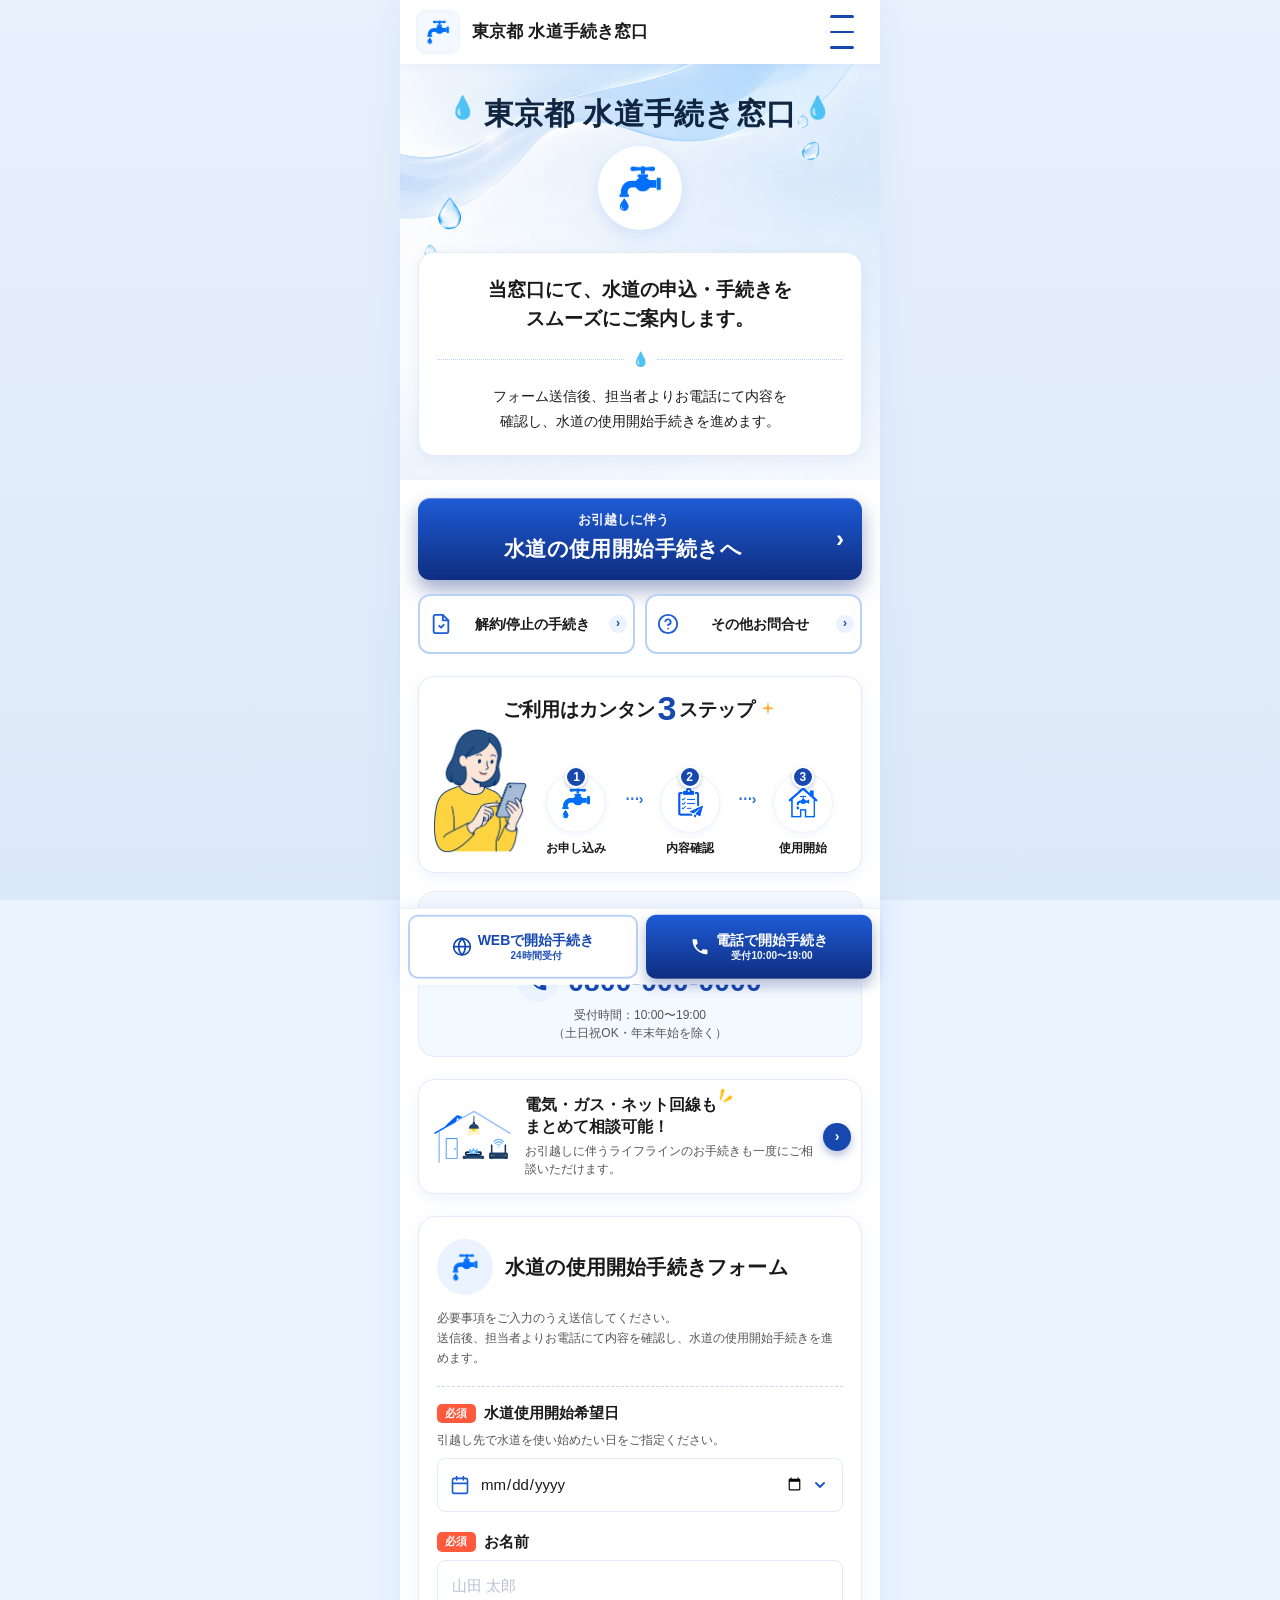
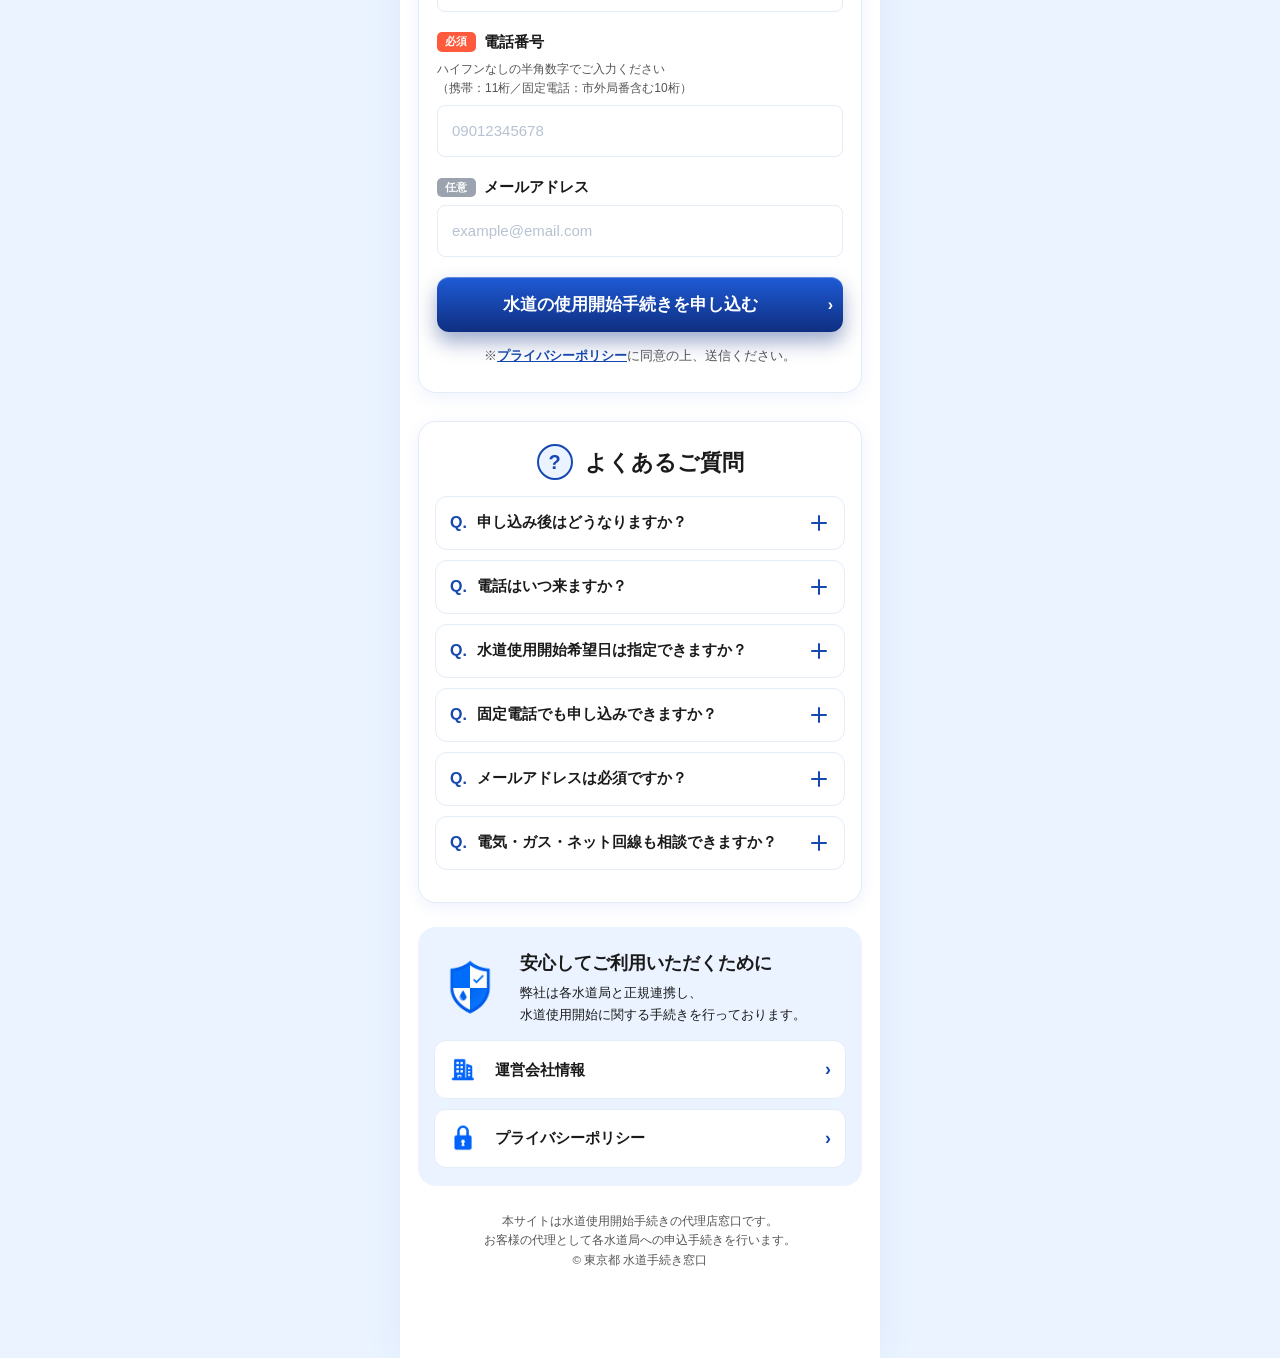
==== commit c1bcfade: "Update index.html" ====
--- a/index.html
+++ b/index.html
@@ -85,7 +85,7 @@
       <div class="fv__card">
         <p class="fv__lead">当窓口にて、水道の申込・手続きを<br />スムーズにご案内します。</p>
         <div class="fv__divider"><span aria-hidden="true">💧</span></div>
-        <p class="fv__desc">フォーム送信後、担当者よりお電話にて内容を確認し、水道の使用開始手続きを進めます。</p>
+        <p class="fv__desc">フォーム送信後、担当者よりお電話にて内容を<br />確認し、水道の使用開始手続きを進めます。</p>
       </div>
     </section>
 
@@ -106,7 +106,7 @@
             <path d="m15 13-3 3-2-2"/>
           </svg>
         </span>
-        解約/停止の<br />手続き
+        <span class="sub-cta__text">解約/停止の手続き</span>
         <span class="sub-cta__arrow" aria-hidden="true">›</span>
       </a>
       <a href="#contact" class="sub-cta__btn">
@@ -117,7 +117,7 @@
             <line x1="12" y1="17" x2="12.01" y2="17"/>
           </svg>
         </span>
-        その他<br />お問合せ
+        <span class="sub-cta__text">その他お問合せ</span>
         <span class="sub-cta__arrow" aria-hidden="true">›</span>
       </a>
     </div>
@@ -126,7 +126,7 @@
     <!-- ご利用は3ステップ -->
     <!-- ============================= -->
     <section class="steps reveal" aria-label="ご利用の流れ">
-      <h2 class="steps__title">ご利用はカンタン<span class="num">3</span>ステップ<span class="sparkle" aria-hidden="true">✨</span></h2>
+      <h2 class="steps__title">ご利用はカンタン<span class="num">3</span>ステップ<svg class="sparkle" viewBox="0 0 24 24" aria-hidden="true"><path d="M12 2 L13.6 9.2 L21 11 L13.6 12.8 L12 20 L10.4 12.8 L3 11 L10.4 9.2 Z" fill="#FFB23F"/></svg></h2>
       <ol class="steps__list">
         <li class="step step--woman" aria-hidden="true">
           <img class="steps__women" src="images/icon-women.png" alt="" />
@@ -169,7 +169,7 @@
         </span>
         0800-000-0000
       </a>
-      <p class="phone-block__hours">受付時間：9:00〜20:00<br />（土日祝OK・年末年始を除く）</p>
+      <p class="phone-block__hours">受付時間：10:00〜19:00<br />（土日祝OK・年末年始を除く）</p>
     </section>
 
     <!-- ============================= -->
@@ -177,8 +177,8 @@
     <!-- ============================= -->
     <a href="#form" class="lifeline reveal">
       <img class="lifeline__img" src="images/icon-all.png" alt="" />
-      <div>
-        <h2 class="lifeline__title">電気・ガス・ネット回線も<br />まとめて相談可能！<svg class="burst" viewBox="0 0 28 32" aria-hidden="true"><g stroke="#FFB23F" stroke-width="2.8" stroke-linecap="round" fill="none"><line x1="5" y1="18" x2="2" y2="24"/><line x1="14" y1="14" x2="14" y2="5"/><line x1="23" y1="18" x2="26" y2="24"/></g></svg></h2>
+      <div class="lifeline__body">
+        <h2 class="lifeline__title">電気・ガス・ネット回線も<img class="burst" src="images/icon-burst.png" alt="" /><br />まとめて相談可能！</h2>
         <p class="lifeline__desc">お引越しに伴うライフラインのお手続きも一度にご相談いただけます。</p>
       </div>
       <span class="lifeline__arrow" aria-hidden="true">›</span>
@@ -202,8 +202,8 @@
         <!-- 使用開始希望日 -->
         <div class="field">
           <div class="field__row">
+            <span class="badge">必須</span>
             <label class="field__label" for="f-date">水道使用開始希望日</label>
-            <span class="badge">必須</span>
           </div>
           <span class="field__help">引越し先で水道を使い始めたい日をご指定ください。</span>
           <div class="field__control">
@@ -222,8 +222,8 @@
         <!-- お名前 -->
         <div class="field">
           <div class="field__row">
+            <span class="badge">必須</span>
             <label class="field__label" for="f-name">お名前</label>
-            <span class="badge">必須</span>
           </div>
           <div class="field__control">
             <input
@@ -242,8 +242,8 @@
         <!-- 電話番号 -->
         <div class="field">
           <div class="field__row">
+            <span class="badge">必須</span>
             <label class="field__label" for="f-phone">電話番号</label>
-            <span class="badge">必須</span>
           </div>
           <span class="field__help">
             ハイフンなしの半角数字でご入力ください<br />
@@ -267,8 +267,8 @@
         <!-- メールアドレス -->
         <div class="field">
           <div class="field__row">
+            <span class="badge badge--optional">任意</span>
             <label class="field__label" for="f-email">メールアドレス</label>
-            <span class="badge badge--optional">任意</span>
           </div>
           <div class="field__control">
             <input
@@ -413,11 +413,11 @@
   <div class="bottom-cta" role="navigation" aria-label="主要アクション">
     <a class="bottom-cta__btn bottom-cta__btn--web" href="#form">
       <svg viewBox="0 0 24 24" fill="none" stroke="currentColor" stroke-width="2" stroke-linecap="round" stroke-linejoin="round"><circle cx="12" cy="12" r="10"/><line x1="2" y1="12" x2="22" y2="12"/><path d="M12 2a15.3 15.3 0 0 1 4 10 15.3 15.3 0 0 1-4 10 15.3 15.3 0 0 1-4-10 15.3 15.3 0 0 1 4-10z"/></svg>
-      <span>WEB受付<span class="bottom-cta__sub">24時間受付</span></span>
+      <span>WEBで開始手続き<span class="bottom-cta__sub">24時間受付</span></span>
     </a>
     <a class="bottom-cta__btn bottom-cta__btn--tel" href="tel:0800-000-0000">
       <svg viewBox="0 0 24 24" fill="currentColor"><path d="M20 15.5c-1.25 0-2.45-.2-3.57-.57a1 1 0 0 0-1.02.24l-2.2 2.2a15.05 15.05 0 0 1-6.59-6.59l2.2-2.21a1 1 0 0 0 .25-1.02A11.36 11.36 0 0 1 8.5 4a1 1 0 0 0-1-1H4a1 1 0 0 0-1 1c0 9.39 7.61 17 17 17a1 1 0 0 0 1-1v-3.5a1 1 0 0 0-1-1z"/></svg>
-      <span>電話でお手続き<span class="bottom-cta__sub">受付10:00〜19:00</span></span>
+      <span>電話で開始手続き<span class="bottom-cta__sub">受付10:00〜19:00</span></span>
     </a>
   </div>
 
--- a/css/style.css
+++ b/css/style.css
@@ -104,12 +104,12 @@
 .hamburger {
   width: 44px; height: 44px;
   border: none; background: transparent;
-  display: grid; place-items: center; gap: 5px;
+  display: grid; place-items: center; gap: 3px;
   padding: 0;
 }
 .hamburger span {
   display: block;
-  width: 26px; height: 3px;
+  width: 24px; height: 2.5px;
   background: var(--color-primary);
   border-radius: 2px;
 }
@@ -194,12 +194,12 @@
   text-align: center;
 }
 .fv__lead {
-  font-size: 19px;
+  font-size: clamp(15px, 4.4vw, 19px);
   font-weight: 800;
   margin: 0;
-  line-height: 1.5;
-  color: var(--color-text);
-  letter-spacing: 0.005em;
+  line-height: 1.55;
+  color: var(--color-text);
+  letter-spacing: 0;
   text-align: center;
 }
 .fv__divider {
@@ -219,7 +219,7 @@
   font-size: 14px;
 }
 .fv__desc {
-  font-size: 14px;
+  font-size: clamp(12px, 3.4vw, 14px);
   color: var(--color-text);
   margin: 6px 0 0;
   line-height: 1.75;
@@ -272,7 +272,7 @@
 .sub-cta {
   display: grid;
   grid-template-columns: 1fr 1fr;
-  gap: 12px;
+  gap: 10px;
   margin: 14px 18px 0;
 }
 .sub-cta__btn {
@@ -280,35 +280,40 @@
   background: #fff;
   border: 2px solid #B9D3F7;
   border-radius: 12px;
-  padding: 14px 28px 14px 56px;
+  padding: 10px 26px 10px 38px;
   font-weight: 800;
-  font-size: 15px;
-  color: var(--color-text);
-  display: flex; align-items: center;
-  min-height: 76px;
-  line-height: 1.35;
+  font-size: clamp(11px, 3.2vw, 14px);
+  color: var(--color-text);
+  display: flex;
+  align-items: center;
+  justify-content: center;
+  min-height: 60px;
+  line-height: 1.3;
   transition: all .15s ease;
+  text-align: center;
+  word-break: keep-all;
+  overflow-wrap: break-word;
 }
 .sub-cta__btn:hover { transform: translateY(-2px); box-shadow: var(--shadow-card); }
 .sub-cta__icon {
   position: absolute;
-  left: 12px; top: 50%;
+  left: 8px; top: 50%;
   transform: translateY(-50%);
-  width: 36px; height: 36px;
-  display: grid; place-items: center;
-}
-.sub-cta__icon svg { width: 30px; height: 30px; }
+  width: 26px; height: 26px;
+  display: grid; place-items: center;
+}
+.sub-cta__icon svg { width: 22px; height: 22px; }
 .sub-cta__arrow {
   position: absolute;
-  right: 12px; top: 50%;
+  right: 6px; top: 50%;
   transform: translateY(-50%);
-  width: 22px; height: 22px;
+  width: 18px; height: 18px;
   border-radius: 50%;
   background: var(--color-bg-pale);
   color: var(--color-primary);
   display: grid; place-items: center;
   font-weight: 800;
-  font-size: 14px;
+  font-size: 12px;
 }
 
 /* ==========================================================
@@ -319,33 +324,37 @@
   background: #fff;
   border: 1px solid var(--color-border);
   border-radius: 16px;
-  padding: 18px 12px 18px;
+  padding: 14px 12px 14px;
   box-shadow: var(--shadow-card);
 }
 .steps__title {
   text-align: center;
-  font-size: 16px;
+  font-size: clamp(16px, 4.6vw, 19px);
   font-weight: 800;
-  margin: 0 0 4px;
-  line-height: 1.4;
+  margin: 0 0 0;
+  line-height: 1.3;
 }
 .steps__title .num {
   display: inline-block;
-  font-size: 30px;
+  font-size: clamp(28px, 8.4vw, 34px);
   color: var(--color-primary);
   font-weight: 900;
   vertical-align: -4px;
-  margin: 0 2px;
+  margin: 0 3px;
+  line-height: 1;
 }
 .steps__title .sparkle {
-  color: var(--color-phone-yellow);
-  margin-left: 2px;
+  display: inline-block;
+  width: 18px;
+  height: 18px;
+  vertical-align: -2px;
+  margin-left: 4px;
 }
 
 .steps__list {
   list-style: none;
   padding: 0;
-  margin: 6px 0 0;
+  margin: 0;
   display: grid;
   grid-template-columns: 1.05fr 1fr auto 1fr auto 1fr;
   align-items: center;
@@ -442,15 +451,17 @@
   font-weight: 600;
 }
 .phone-block__number {
-  display: inline-flex;
-  align-items: center;
+  display: flex;
+  align-items: center;
+  justify-content: center;
   gap: 10px;
-  font-size: 28px;
+  font-size: clamp(22px, 7vw, 28px);
   font-weight: 900;
   color: var(--color-primary);
   letter-spacing: 0.01em;
   margin: 0;
   line-height: 1.1;
+  white-space: nowrap;
 }
 .phone-block__icon {
   width: 40px; height: 40px;
@@ -475,50 +486,60 @@
   background: #fff;
   border: 1px solid var(--color-border);
   border-radius: 16px;
-  padding: 14px 56px 14px 14px;
+  padding: 14px 42px 14px 12px;
   position: relative;
   display: grid;
-  grid-template-columns: 110px 1fr;
-  gap: 12px;
+  grid-template-columns: 84px 1fr;
+  gap: 10px;
   align-items: center;
   box-shadow: var(--shadow-card);
   transition: transform .15s ease;
 }
 .lifeline:hover { transform: translateY(-2px); }
-.lifeline__img { width: 110px; }
+.lifeline__img {
+  width: 84px;
+  max-width: 100%;
+}
+.lifeline__body {
+  min-width: 0;
+}
 .lifeline__title {
-  font-size: 17px;
+  font-size: clamp(13px, 3.7vw, 15.5px);
   font-weight: 900;
   margin: 0 0 4px;
-  line-height: 1.35;
-  position: relative;
+  line-height: 1.4;
+  display: block;
+  text-align: left;
+  word-break: keep-all;
+  overflow-wrap: anywhere;
+}
+.lifeline__title .burst {
+  width: 16px;
+  height: auto;
   display: inline-block;
-}
-.lifeline__title .burst {
-  width: 26px;
-  height: 28px;
-  display: inline-block;
-  vertical-align: -8px;
-  margin-left: 2px;
+  vertical-align: top;
+  position: relative;
+  top: -6px;
+  margin-left: 1px;
 }
 .lifeline__desc {
-  font-size: 12.5px;
+  font-size: clamp(10.5px, 2.9vw, 12px);
   color: var(--color-text-sub);
   margin: 0;
   line-height: 1.55;
 }
 .lifeline__arrow {
   position: absolute;
-  right: 12px; top: 50%;
+  right: 10px; top: 50%;
   transform: translateY(-50%);
-  width: 32px; height: 32px;
+  width: 28px; height: 28px;
   border-radius: 50%;
   background: var(--color-primary);
   color: #fff;
   display: grid; place-items: center;
   font-weight: 800;
-  font-size: 16px;
-  box-shadow: 0 4px 8px rgba(30,91,214,.3);
+  font-size: 14px;
+  box-shadow: 0 4px 8px rgba(15,46,128,.3);
 }
 
 /* ==========================================================
@@ -573,16 +594,19 @@
   display: flex;
   align-items: center;
   gap: 8px;
-  margin-bottom: 4px;
-  flex-wrap: wrap;
+  margin-bottom: 6px;
+  flex-wrap: nowrap;
 }
 .field__label {
   font-size: 15px;
   font-weight: 800;
   color: var(--color-text);
+  order: 2;
 }
 .badge {
   display: inline-block;
+  flex-shrink: 0;
+  order: 1;
   font-size: 11px;
   font-weight: 800;
   color: #fff;
@@ -648,26 +672,28 @@
   width: 100%;
   position: relative;
   margin-top: 20px;
-  padding: 16px 56px 16px 22px;
+  padding: 16px 30px 16px 10px;
   background: linear-gradient(180deg, #1E5BD6 0%, #0F2E80 100%);
   color: #fff;
   border: none;
   border-radius: 12px;
-  font-size: 17px;
-  font-weight: 900;
-  letter-spacing: 0.02em;
+  font-size: clamp(10px, 3.6vw, 17px);
+  font-weight: 900;
+  letter-spacing: 0;
   box-shadow:
     0 10px 20px rgba(15, 46, 128, 0.40),
     inset 0 1px 0 rgba(255,255,255,.30);
   transition: transform .15s ease, box-shadow .15s ease;
+  white-space: nowrap;
+  text-align: center;
 }
 .form-submit:hover { transform: translateY(-2px); box-shadow: 0 14px 24px rgba(15,46,128,.50); }
 .form-submit:disabled { opacity: .6; cursor: not-allowed; }
 .form-submit__arrow {
   position: absolute;
-  right: 18px; top: 50%;
+  right: 10px; top: 50%;
   transform: translateY(-50%);
-  font-size: 22px;
+  font-size: 16px;
   line-height: 1;
 }
 .form-submit.loading::after {
@@ -951,15 +977,16 @@
   display: flex;
   align-items: center;
   justify-content: center;
-  gap: 8px;
+  gap: 6px;
   height: var(--footer-h);
   font-weight: 900;
-  font-size: 14px;
+  font-size: clamp(11px, 3.2vw, 14px);
   text-align: center;
   line-height: 1.2;
   position: relative;
-}
-.bottom-cta__btn svg { width: 22px; height: 22px; flex-shrink: 0; }
+  white-space: nowrap;
+}
+.bottom-cta__btn svg { width: 20px; height: 20px; flex-shrink: 0; }
 .bottom-cta__btn--web {
   background: #fff;
   color: var(--color-primary);
@@ -976,7 +1003,7 @@
 }
 .bottom-cta__sub {
   display: block;
-  font-size: 10px;
+  font-size: clamp(9px, 2.5vw, 10px);
   font-weight: 700;
   opacity: .94;
   margin-top: 1px;
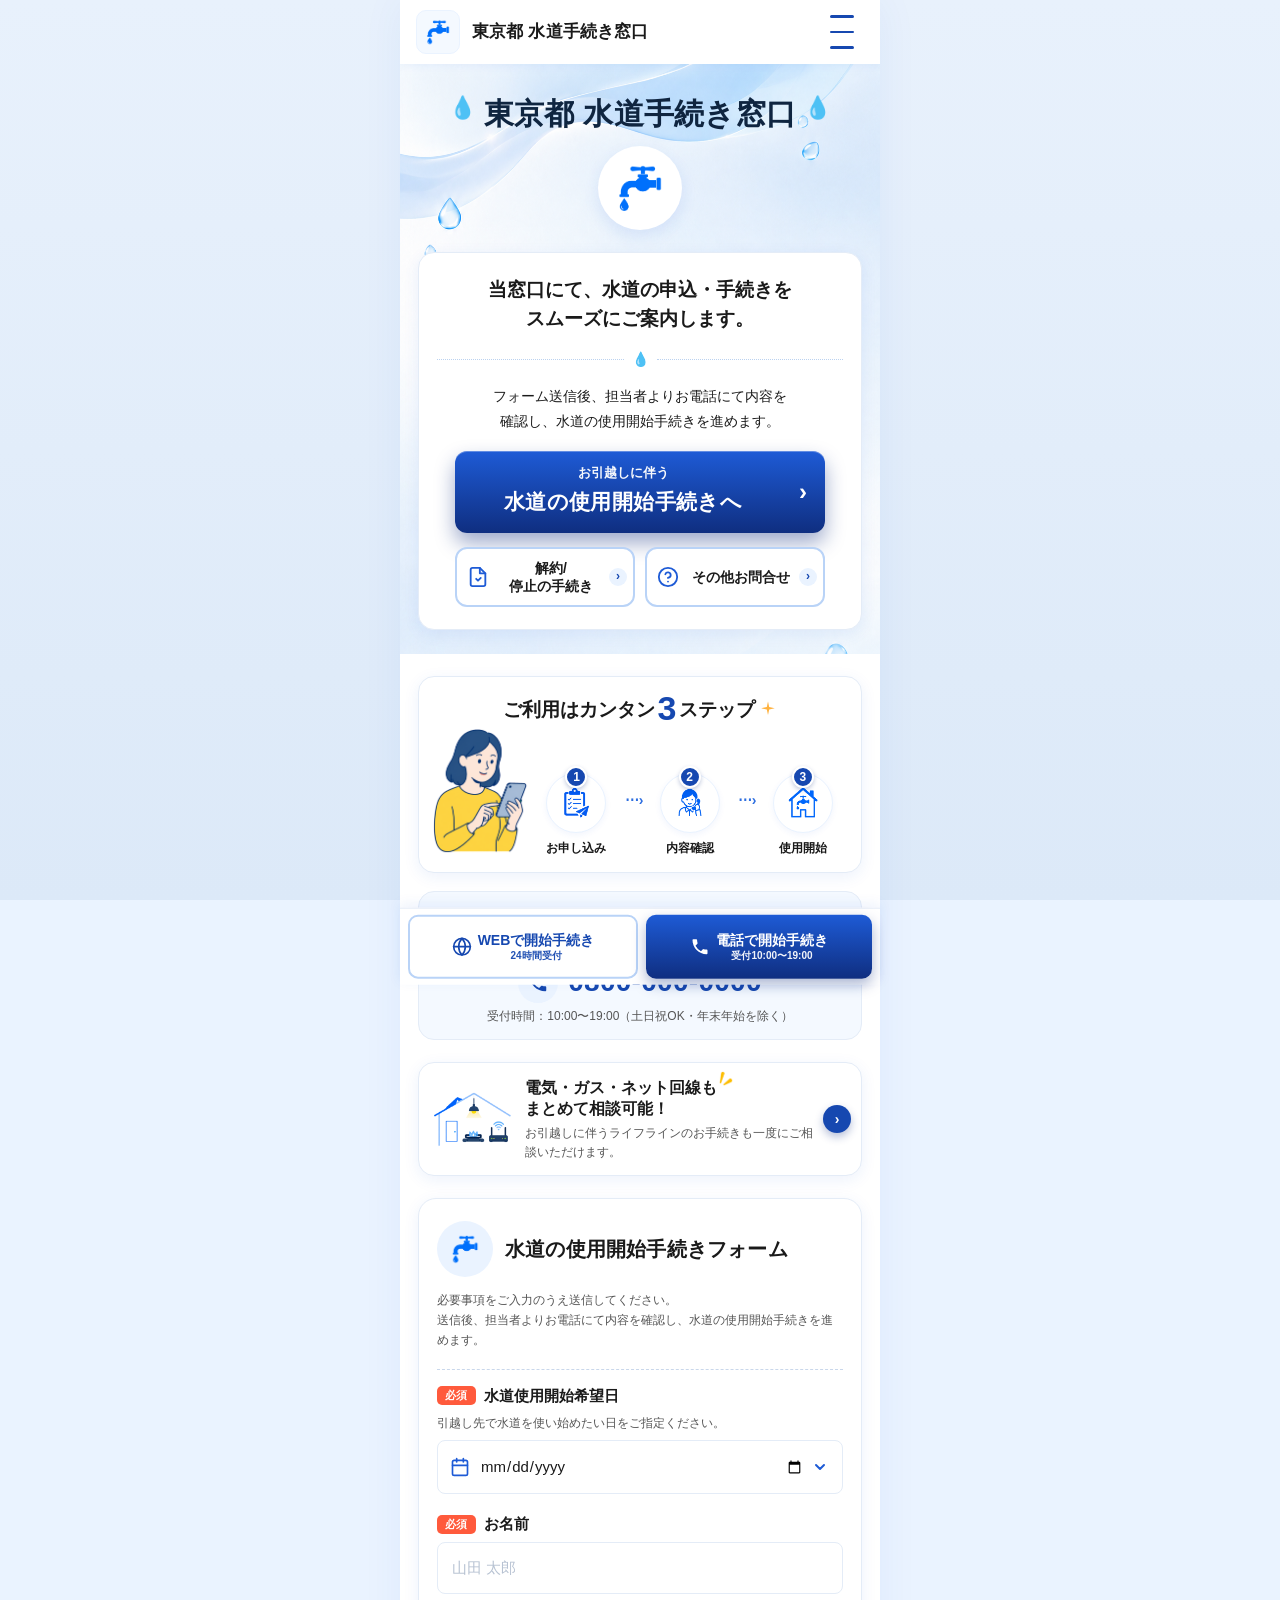
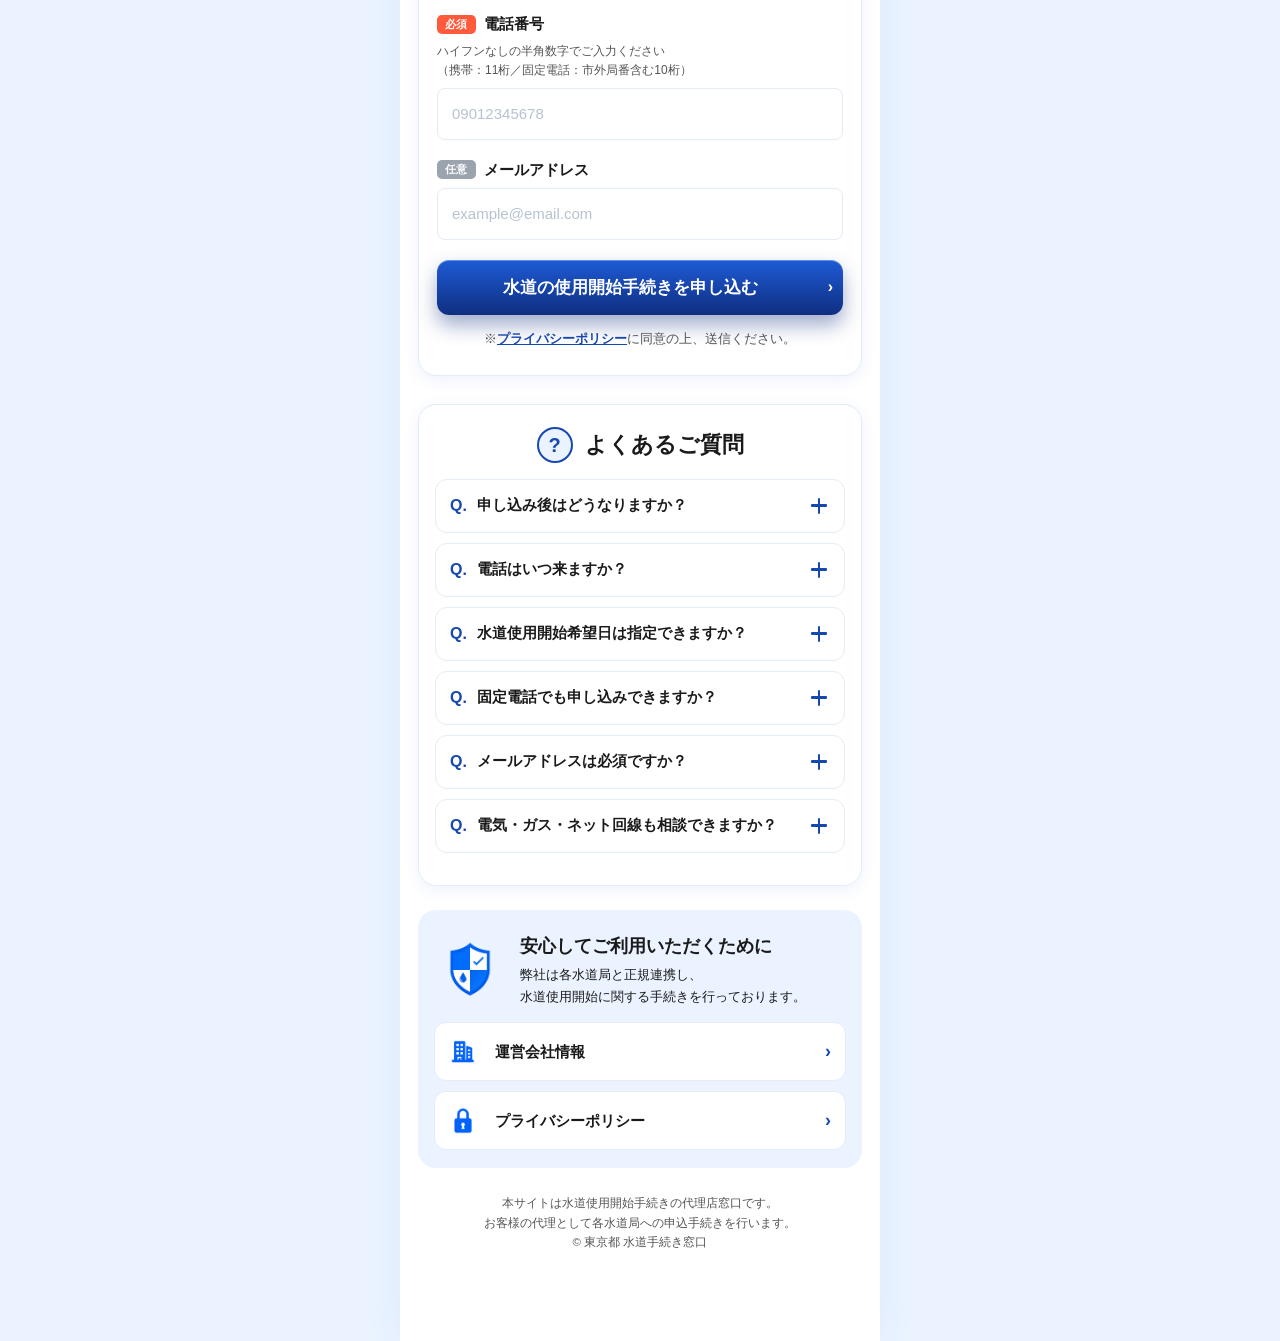
==== commit bddbb9b1: "Update index.html" ====
--- a/index.html
+++ b/index.html
@@ -61,8 +61,8 @@
       <li><a href="#top">ホーム</a></li>
       <li><a href="#form">使用開始のお申込み</a></li>
       <li><a href="#faq">よくあるご質問</a></li>
-      <li><a href="#company">運営会社情報</a></li>
-      <li><a href="#privacy">プライバシーポリシー</a></li>
+      <li><a href="https://012grp.co.jp/company/corporate_profile" target="_blank" rel="noopener">運営会社情報</a></li>
+      <li><a href="https://012grp.co.jp/policy" target="_blank" rel="noopener">プライバシーポリシー</a></li>
     </ul>
   </nav>
 
@@ -86,41 +86,39 @@
         <p class="fv__lead">当窓口にて、水道の申込・手続きを<br />スムーズにご案内します。</p>
         <div class="fv__divider"><span aria-hidden="true">💧</span></div>
         <p class="fv__desc">フォーム送信後、担当者よりお電話にて内容を<br />確認し、水道の使用開始手続きを進めます。</p>
-      </div>
-    </section>
-
-    <!-- メインCTA -->
-    <a href="#form" class="btn-main">
-      <span class="btn-sub">お引越しに伴う</span>
-      <span class="btn-main-text">水道の使用開始手続きへ</span>
-      <span class="btn-arrow" aria-hidden="true">›</span>
-    </a>
-
-    <!-- サブCTA -->
-    <div class="sub-cta">
-      <a href="#contact" class="sub-cta__btn">
-        <span class="sub-cta__icon" aria-hidden="true">
-          <svg viewBox="0 0 24 24" fill="none" stroke="#1E5BD6" stroke-width="2" stroke-linecap="round" stroke-linejoin="round">
-            <path d="M14 2H6a2 2 0 0 0-2 2v16a2 2 0 0 0 2 2h12a2 2 0 0 0 2-2V8z"/>
-            <polyline points="14 2 14 8 20 8"/>
-            <path d="m15 13-3 3-2-2"/>
-          </svg>
-        </span>
-        <span class="sub-cta__text">解約/停止の手続き</span>
-        <span class="sub-cta__arrow" aria-hidden="true">›</span>
-      </a>
-      <a href="#contact" class="sub-cta__btn">
-        <span class="sub-cta__icon" aria-hidden="true">
-          <svg viewBox="0 0 24 24" fill="none" stroke="#1E5BD6" stroke-width="2" stroke-linecap="round" stroke-linejoin="round">
-            <circle cx="12" cy="12" r="10"/>
-            <path d="M9.09 9a3 3 0 0 1 5.83 1c0 2-3 3-3 3"/>
-            <line x1="12" y1="17" x2="12.01" y2="17"/>
-          </svg>
-        </span>
-        <span class="sub-cta__text">その他お問合せ</span>
-        <span class="sub-cta__arrow" aria-hidden="true">›</span>
-      </a>
-    </div>
+
+        <a href="#form" class="btn-main">
+          <span class="btn-sub">お引越しに伴う</span>
+          <span class="btn-main-text">水道の使用開始手続きへ</span>
+          <span class="btn-arrow" aria-hidden="true">›</span>
+        </a>
+
+        <div class="sub-cta">
+          <button type="button" class="sub-cta__btn" data-modal="cancel">
+            <span class="sub-cta__icon" aria-hidden="true">
+              <svg viewBox="0 0 24 24" fill="none" stroke="#1E5BD6" stroke-width="2" stroke-linecap="round" stroke-linejoin="round">
+                <path d="M14 2H6a2 2 0 0 0-2 2v16a2 2 0 0 0 2 2h12a2 2 0 0 0 2-2V8z"/>
+                <polyline points="14 2 14 8 20 8"/>
+                <path d="m15 13-3 3-2-2"/>
+              </svg>
+            </span>
+            <span class="sub-cta__text">解約/停止の手続き</span>
+            <span class="sub-cta__arrow" aria-hidden="true">›</span>
+          </button>
+          <button type="button" class="sub-cta__btn" data-modal="contact">
+            <span class="sub-cta__icon" aria-hidden="true">
+              <svg viewBox="0 0 24 24" fill="none" stroke="#1E5BD6" stroke-width="2" stroke-linecap="round" stroke-linejoin="round">
+                <circle cx="12" cy="12" r="10"/>
+                <path d="M9.09 9a3 3 0 0 1 5.83 1c0 2-3 3-3 3"/>
+                <line x1="12" y1="17" x2="12.01" y2="17"/>
+              </svg>
+            </span>
+            <span class="sub-cta__text">その他お問合せ</span>
+            <span class="sub-cta__arrow" aria-hidden="true">›</span>
+          </button>
+        </div>
+      </div>
+    </section>
 
     <!-- ============================= -->
     <!-- ご利用は3ステップ -->
@@ -134,7 +132,7 @@
         <li class="step">
           <div class="step__circle">
             <span class="step__badge">1</span>
-            <img src="images/icon-tap.png" alt="" />
+            <img src="images/icon-form.png" alt="" />
           </div>
           <div class="step__label">お申し込み</div>
         </li>
@@ -142,7 +140,7 @@
         <li class="step">
           <div class="step__circle">
             <span class="step__badge">2</span>
-            <img src="images/icon-form.png" alt="" />
+            <img src="images/icon-kakunin.png" alt="" />
           </div>
           <div class="step__label">内容確認</div>
         </li>
@@ -169,13 +167,13 @@
         </span>
         0800-000-0000
       </a>
-      <p class="phone-block__hours">受付時間：10:00〜19:00<br />（土日祝OK・年末年始を除く）</p>
+      <p class="phone-block__hours">受付時間：10:00〜19:00（土日祝OK・年末年始を除く）</p>
     </section>
 
     <!-- ============================= -->
     <!-- ライフライン一括バナー -->
     <!-- ============================= -->
-    <a href="#form" class="lifeline reveal">
+    <a href="#" class="lifeline reveal" data-modal="lifeline">
       <img class="lifeline__img" src="images/icon-all.png" alt="" />
       <div class="lifeline__body">
         <h2 class="lifeline__title">電気・ガス・ネット回線も<img class="burst" src="images/icon-burst.png" alt="" /><br />まとめて相談可能！</h2>
@@ -289,7 +287,7 @@
         </button>
 
         <p class="form-section__privacy">
-          ※<a href="#privacy">プライバシーポリシー</a>に同意の上、送信ください。
+          ※<a href="https://012grp.co.jp/policy" target="_blank" rel="noopener">プライバシーポリシー</a>に同意の上、送信ください。
         </p>
 
         <div class="form-success" id="form-success" role="status">
@@ -374,12 +372,12 @@
         </div>
       </div>
       <div class="trust-links">
-        <a class="trust-link" href="#company" id="company">
+        <a class="trust-link" href="https://012grp.co.jp/company/corporate_profile" target="_blank" rel="noopener" id="company">
           <img src="images/icon-bill.png" alt="" />
           <span>運営会社情報</span>
           <span class="trust-link__arrow" aria-hidden="true">›</span>
         </a>
-        <a class="trust-link" href="#privacy" id="privacy">
+        <a class="trust-link" href="https://012grp.co.jp/policy" target="_blank" rel="noopener" id="privacy">
           <img src="images/icon-key.png" alt="" />
           <span>プライバシーポリシー</span>
           <span class="trust-link__arrow" aria-hidden="true">›</span>
@@ -421,6 +419,64 @@
     </a>
   </div>
 
+  <!-- ============================= -->
+  <!-- モーダル群 -->
+  <!-- ============================= -->
+  <div class="modal" id="modal-lifeline" role="dialog" aria-modal="true" aria-labelledby="modal-lifeline-title" hidden>
+    <div class="modal__backdrop" data-close></div>
+    <div class="modal__panel">
+      <button type="button" class="modal__close" data-close aria-label="閉じる">×</button>
+      <div class="modal__icon modal__icon--lifeline"><img src="images/icon-all.png" alt="" /></div>
+      <h3 id="modal-lifeline-title" class="modal__title">電気・ガス・ネット回線も<br />一緒にご相談いただけます。</h3>
+      <p class="modal__body">
+        「水道以外の手続きがまだ済んでいない」という方もご安心ください。<br />
+        弊社は全国の電気・ガス・ネット回線業者様と連携しており、ご希望の条件に合わせたプランを水道のお手続きとまとめてご案内可能です。
+      </p>
+      <a href="#form" class="modal__cta" data-close>
+        <span>水道とまとめて相談する</span>
+        <span class="modal__cta-arrow" aria-hidden="true">›</span>
+      </a>
+    </div>
+  </div>
+
+  <div class="modal" id="modal-cancel" role="dialog" aria-modal="true" aria-labelledby="modal-cancel-title" hidden>
+    <div class="modal__backdrop" data-close></div>
+    <div class="modal__panel">
+      <button type="button" class="modal__close" data-close aria-label="閉じる">×</button>
+      <div class="modal__icon"><svg viewBox="0 0 24 24" fill="none" stroke="#1E5BD6" stroke-width="2" stroke-linecap="round" stroke-linejoin="round"><path d="M14 2H6a2 2 0 0 0-2 2v16a2 2 0 0 0 2 2h12a2 2 0 0 0 2-2V8z"/><polyline points="14 2 14 8 20 8"/><path d="m15 13-3 3-2-2"/></svg></div>
+      <h3 id="modal-cancel-title" class="modal__title">解約・停止のご案内</h3>
+      <p class="modal__body">
+        当窓口では<strong>水道の新規使用開始手続き</strong>を承っております。<br />
+        現在ご利用中の水道の解約・停止手続きは、お手数ですがご自身で該当の水道局へご連絡をお願いします。<br />
+        以下のサイトよりご契約中の水道局をご確認いただけます。
+      </p>
+      <a href="http://suidoukyoku.net/" target="_blank" rel="noopener" class="modal__cta">
+        <span>ご契約の水道局を調べる</span>
+        <span class="modal__cta-arrow" aria-hidden="true">›</span>
+      </a>
+      <p class="modal__note">※外部サイト（suidoukyoku.net）に遷移します。</p>
+    </div>
+  </div>
+
+  <div class="modal" id="modal-contact" role="dialog" aria-modal="true" aria-labelledby="modal-contact-title" hidden>
+    <div class="modal__backdrop" data-close></div>
+    <div class="modal__panel">
+      <button type="button" class="modal__close" data-close aria-label="閉じる">×</button>
+      <div class="modal__icon"><svg viewBox="0 0 24 24" fill="none" stroke="#1E5BD6" stroke-width="2" stroke-linecap="round" stroke-linejoin="round"><circle cx="12" cy="12" r="10"/><path d="M9.09 9a3 3 0 0 1 5.83 1c0 2-3 3-3 3"/><line x1="12" y1="17" x2="12.01" y2="17"/></svg></div>
+      <h3 id="modal-contact-title" class="modal__title">その他のお問合せについて</h3>
+      <p class="modal__body">
+        当窓口では<strong>水道の新規使用開始手続き</strong>を承っております。<br />
+        契約内容の確認や支払い方法の変更など、その他のお問合せは、お手数ですが該当の水道局へご自身でご連絡をお願いします。<br />
+        以下のサイトよりご契約中の水道局をご確認いただけます。
+      </p>
+      <a href="http://suidoukyoku.net/" target="_blank" rel="noopener" class="modal__cta">
+        <span>ご契約の水道局を調べる</span>
+        <span class="modal__cta-arrow" aria-hidden="true">›</span>
+      </a>
+      <p class="modal__note">※外部サイト（suidoukyoku.net）に遷移します。</p>
+    </div>
+  </div>
+
 </div>
 
 <!-- ▼ GTM / Google広告コンバージョンタグ挿入位置 -->
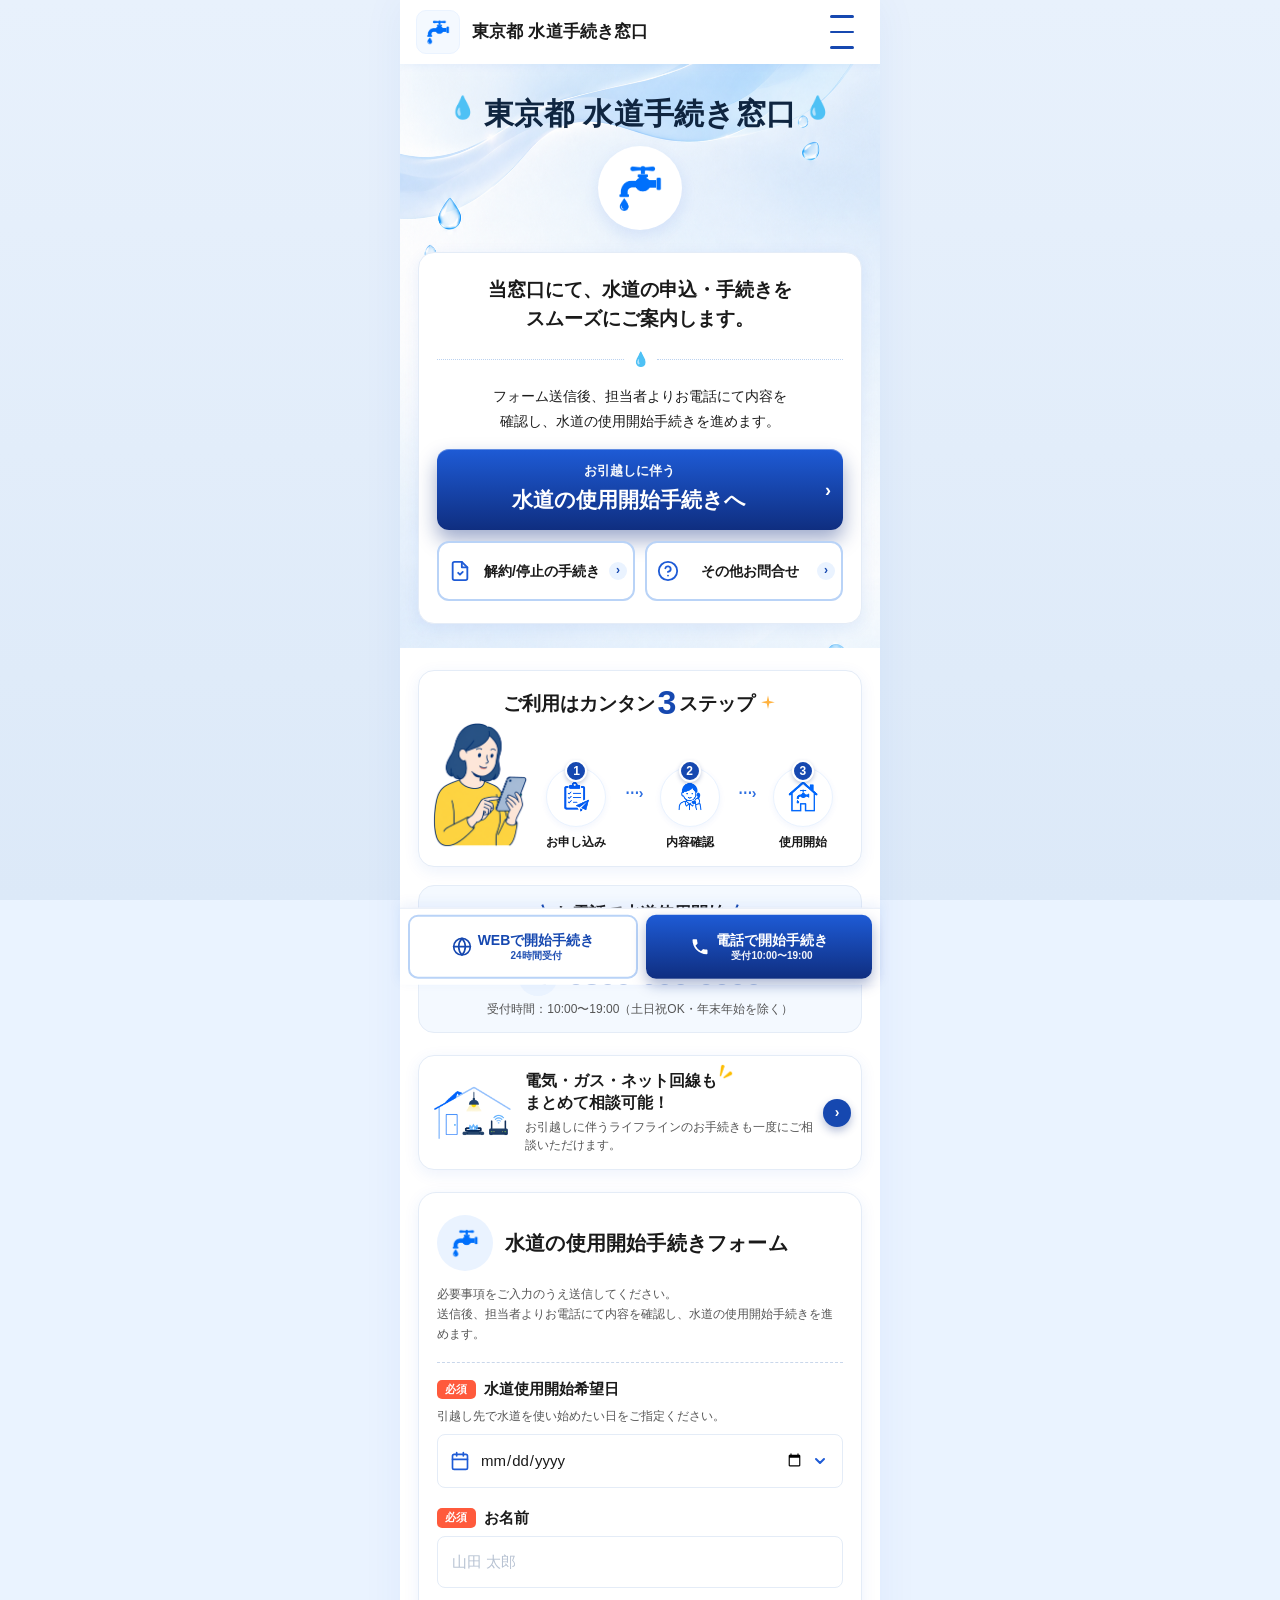
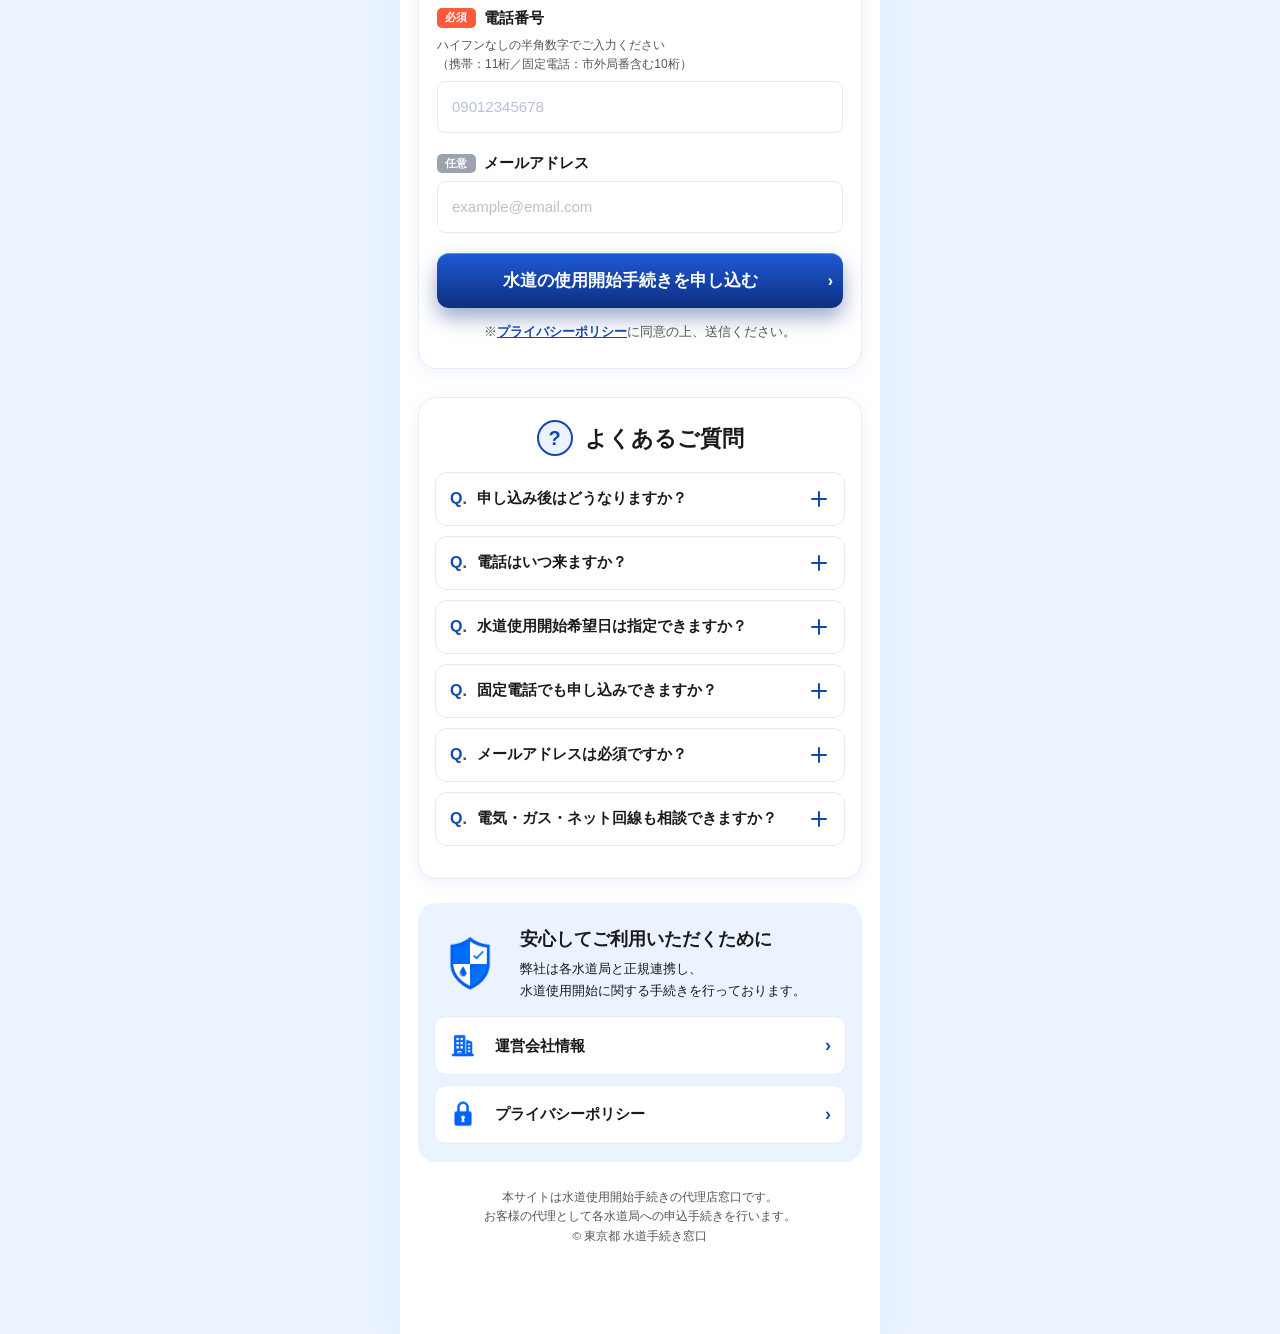
==== commit 66d38b25: "Update index.html" ====
--- a/index.html
+++ b/index.html
@@ -158,8 +158,8 @@
     <!-- ============================= -->
     <!-- 電話受付 -->
     <!-- ============================= -->
-    <section class="phone-block reveal" aria-label="お電話でも受付中">
-      <h2 class="phone-block__title">お電話でも受付中</h2>
+    <section class="phone-block reveal" aria-label="お電話で水道使用開始">
+      <h2 class="phone-block__title">お電話で水道使用開始</h2>
       <p class="phone-block__free">通話料無料</p>
       <a class="phone-block__number" href="tel:0800-000-0000">
         <span class="phone-block__icon" aria-hidden="true">
--- a/css/style.css
+++ b/css/style.css
@@ -148,6 +148,55 @@
   background: url("../images/fv-back.png") center top / cover no-repeat,
               linear-gradient(180deg, #EFF6FF 0%, #FFFFFF 100%);
 }
+.fv__card {
+  margin-top: 18px;
+  background: #fff;
+  border-radius: 18px;
+  padding: 20px 16px 18px;
+  box-shadow: var(--shadow-card);
+  border: 1px solid var(--color-border);
+  text-align: center;
+}
+.fv__lead {
+  font-size: clamp(15px, 4.4vw, 19px);
+  font-weight: 800;
+  margin: 0;
+  line-height: 1.45;
+  color: var(--color-text);
+  letter-spacing: 0;
+  text-align: center;
+}
+.fv__divider {
+  margin: 8px auto 6px;
+  display: flex;
+  align-items: center;
+  gap: 8px;
+  color: var(--color-primary-light);
+}
+.fv__divider::before,
+.fv__divider::after {
+  content: "";
+  flex: 1;
+  border-top: 1.5px dotted #BBD2F0;
+}
+.fv__divider span {
+  font-size: 14px;
+}
+.fv__desc {
+  font-size: clamp(12px, 3.4vw, 14px);
+  color: var(--color-text);
+  margin: 0;
+  line-height: 1.6;
+  text-align: center;
+  font-weight: 500;
+}
+
+.fv__card .btn-main {
+  margin: 16px 0 0;
+}
+.fv__card .sub-cta {
+  margin: 10px 0 0;
+}
 
 .fv__title-row {
   position: relative;
@@ -234,7 +283,7 @@
   display: block;
   position: relative;
   margin: 18px 18px 0;
-  padding: 12px 56px 14px 22px;
+  padding: 12px 36px 14px 14px;
   background: linear-gradient(180deg, #1E5BD6 0%, #0F2E80 100%);
   color: #fff;
   border-radius: 12px;
@@ -243,27 +292,29 @@
     inset 0 1px 0 rgba(255,255,255,.30);
   text-align: center;
   transition: transform .15s ease, box-shadow .15s ease;
+  container-type: inline-size;
 }
 .btn-main:hover { transform: translateY(-2px); box-shadow: 0 14px 24px rgba(15,46,128,.50); }
 .btn-main:active { transform: translateY(0); }
 .btn-main .btn-sub {
   display: block;
-  font-size: 13px;
+  font-size: clamp(11px, 6cqi, 13px);
   font-weight: 600;
   opacity: .96;
   margin-bottom: 1px;
 }
 .btn-main .btn-main-text {
   display: block;
-  font-size: 21px;
-  font-weight: 900;
-  letter-spacing: 0.02em;
+  font-size: clamp(13px, 8.5cqi, 21px);
+  font-weight: 900;
+  letter-spacing: 0;
+  white-space: nowrap;
 }
 .btn-main .btn-arrow {
   position: absolute;
-  right: 18px; top: 50%;
+  right: 12px; top: 50%;
   transform: translateY(-50%);
-  font-size: 24px;
+  font-size: 18px;
   font-weight: 700;
   line-height: 1;
 }
@@ -472,10 +523,11 @@
 }
 .phone-block__icon svg { width: 22px; height: 22px; }
 .phone-block__hours {
-  font-size: 12px;
+  font-size: clamp(9px, 2.6vw, 12px);
   color: var(--color-text-sub);
   margin: 4px 0 0;
   line-height: 1.5;
+  white-space: nowrap;
 }
 
 /* ==========================================================
@@ -897,17 +949,46 @@
 .urgent {
   position: fixed;
   right: max(12px, calc(50vw - 240px + 12px));
-  bottom: calc(var(--footer-h) + 6px + env(safe-area-inset-bottom));
-  background: var(--color-urgent-bg);
+  bottom: calc(var(--footer-h) + 8px + env(safe-area-inset-bottom));
+  background: #fff;
   border: 1.5px solid #FFD89C;
-  border-radius: 12px;
-  padding: 6px 10px 6px 6px;
+  border-radius: 14px;
+  padding: 8px 12px 8px 8px;
   display: flex;
   align-items: center;
   gap: 8px;
-  z-index: 40;
-  box-shadow: 0 4px 12px rgba(255, 140, 26, 0.2);
-  animation: pulseUp .8s ease;
+  z-index: 50;
+  box-shadow: 0 6px 16px rgba(255, 140, 26, 0.25), 0 2px 6px rgba(0,0,0,.08);
+  opacity: 0;
+  pointer-events: none;
+  transform: translateY(8px);
+  transition: opacity .3s ease, transform .3s ease;
+}
+.urgent.is-shown {
+  opacity: 1;
+  pointer-events: auto;
+  transform: translateY(0);
+}
+.urgent::after {
+  content: "";
+  position: absolute;
+  right: 56px;
+  bottom: -7px;
+  width: 0; height: 0;
+  border-left: 7px solid transparent;
+  border-right: 7px solid transparent;
+  border-top: 7px solid #FFD89C;
+}
+.urgent::before {
+  content: "";
+  position: absolute;
+  right: 57px;
+  bottom: -5px;
+  width: 0; height: 0;
+  border-left: 6px solid transparent;
+  border-right: 6px solid transparent;
+  border-top: 6px solid #fff;
+  z-index: 1;
 }
 .urgent::after {
   content: "";
@@ -958,6 +1039,178 @@
 }
 
 /* ==========================================================
+   Modal
+   ========================================================== */
+.modal[hidden] { display: none !important; }
+.modal {
+  position: fixed;
+  inset: 0;
+  z-index: 100;
+  display: flex;
+  align-items: center;
+  justify-content: center;
+  padding: 16px;
+  animation: modalIn .22s ease;
+}
+.modal__backdrop {
+  position: absolute;
+  inset: 0;
+  background: rgba(10, 22, 48, .55);
+  backdrop-filter: blur(2px);
+}
+.modal__panel {
+  position: relative;
+  width: 100%;
+  max-width: 420px;
+  max-height: 90vh;
+  overflow-y: auto;
+  background: #fff;
+  border-radius: 18px;
+  padding: 32px 20px 22px;
+  box-shadow: 0 20px 50px rgba(10, 22, 48, .35);
+  text-align: center;
+  animation: modalPanelIn .25s ease;
+}
+.modal__close {
+  position: absolute;
+  top: 8px; right: 8px;
+  width: 36px; height: 36px;
+  border: none; background: transparent;
+  font-size: 24px;
+  color: var(--color-text-sub);
+  border-radius: 50%;
+  line-height: 1;
+}
+.modal__close:hover { background: var(--color-bg-pale); }
+.modal__icon {
+  width: 56px; height: 56px;
+  margin: 0 auto 12px;
+  display: grid; place-items: center;
+  background: var(--color-bg-pale);
+  border-radius: 50%;
+}
+.modal__icon img { width: 34px; height: 34px; object-fit: contain; }
+.modal__icon svg { width: 30px; height: 30px; }
+.modal__icon svg { width: 30px; height: 30px; }
+.modal__icon--lifeline {
+  width: 88px; height: 88px;
+  background: transparent;
+}
+.modal__icon--lifeline img { width: 80px; height: 80px; }
+.modal__title {
+  margin: 0 0 12px;
+  font-size: clamp(16px, 4.4vw, 19px);
+  font-weight: 900;
+  line-height: 1.4;
+  color: var(--color-text);
+}
+.modal__body {
+  margin: 0 0 14px;
+  font-size: 13px;
+  line-height: 1.75;
+  color: var(--color-text);
+  text-align: left;
+}
+.modal__body strong {
+  color: var(--color-primary);
+  font-weight: 800;
+}
+.modal__bullets {
+  list-style: none;
+  padding: 12px 14px;
+  margin: 0 0 16px;
+  background: var(--color-bg-card);
+  border-radius: 10px;
+  text-align: left;
+}
+.modal__bullets li {
+  position: relative;
+  padding-left: 20px;
+  font-size: 12.5px;
+  font-weight: 600;
+  line-height: 1.7;
+  color: var(--color-text);
+}
+.modal__bullets li + li { margin-top: 4px; }
+.modal__bullets li::before {
+  content: "✓";
+  position: absolute;
+  left: 0; top: 0;
+  color: var(--color-primary);
+  font-weight: 900;
+  font-size: 14px;
+}
+.modal__phone {
+  background: var(--color-bg-pale);
+  border-radius: 12px;
+  padding: 12px 12px 10px;
+  margin: 0 0 16px;
+}
+.modal__phone-label {
+  display: block;
+  font-size: 11px;
+  color: var(--color-text-sub);
+  font-weight: 700;
+  margin-bottom: 2px;
+}
+.modal__phone-num {
+  display: block;
+  font-size: clamp(22px, 6.8vw, 26px);
+  font-weight: 900;
+  color: var(--color-primary);
+  letter-spacing: 0.01em;
+  line-height: 1.1;
+  margin: 2px 0 6px;
+  white-space: nowrap;
+}
+.modal__phone-hours {
+  display: block;
+  font-size: 11.5px;
+  color: var(--color-text-sub);
+  line-height: 1.5;
+}
+.modal__cta {
+  display: flex;
+  align-items: center;
+  justify-content: center;
+  gap: 6px;
+  width: 100%;
+  position: relative;
+  padding: 14px 14px;
+  background: linear-gradient(180deg, #1E5BD6 0%, #0F2E80 100%);
+  color: #fff;
+  border-radius: 12px;
+  font-size: clamp(13px, 3.8vw, 16px);
+  font-weight: 900;
+  letter-spacing: 0;
+  box-shadow:
+    0 10px 20px rgba(15, 46, 128, 0.40),
+    inset 0 1px 0 rgba(255,255,255,.30);
+  transition: transform .15s ease;
+  white-space: nowrap;
+}
+.modal__cta:hover { transform: translateY(-2px); }
+.modal__cta--ghost {
+  background: #fff;
+  color: var(--color-primary);
+  border: 2px solid var(--color-primary);
+  box-shadow: none;
+}
+.modal__cta-arrow { font-size: 18px; line-height: 1; }
+.modal__note {
+  margin: 10px 0 0;
+  font-size: 11px;
+  color: var(--color-text-sub);
+  line-height: 1.5;
+}
+body.modal-open { overflow: hidden; }
+@keyframes modalIn { from { opacity: 0; } to { opacity: 1; } }
+@keyframes modalPanelIn {
+  from { opacity: 0; transform: translateY(12px) scale(.98); }
+  to   { opacity: 1; transform: translateY(0) scale(1); }
+}
+
+/* ==========================================================
    Sticky bottom CTA
    ========================================================== */
 .bottom-cta {
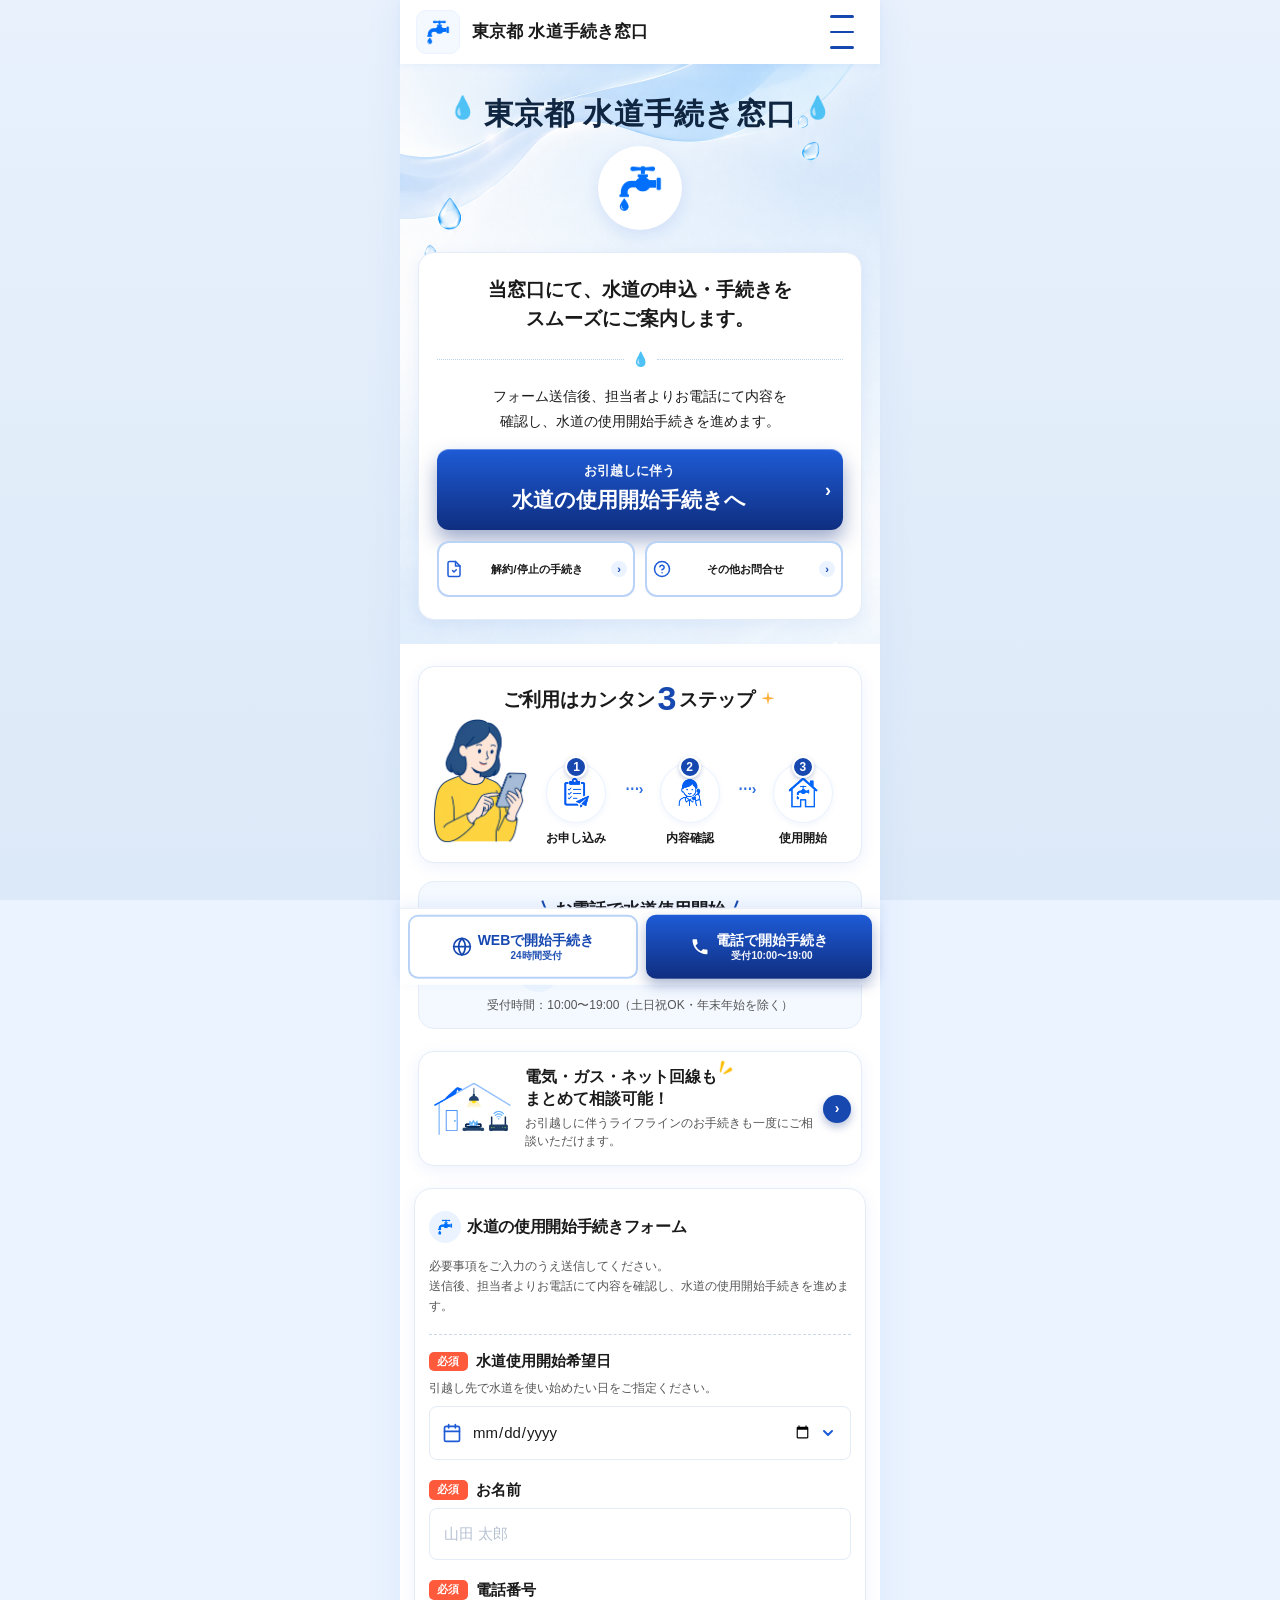
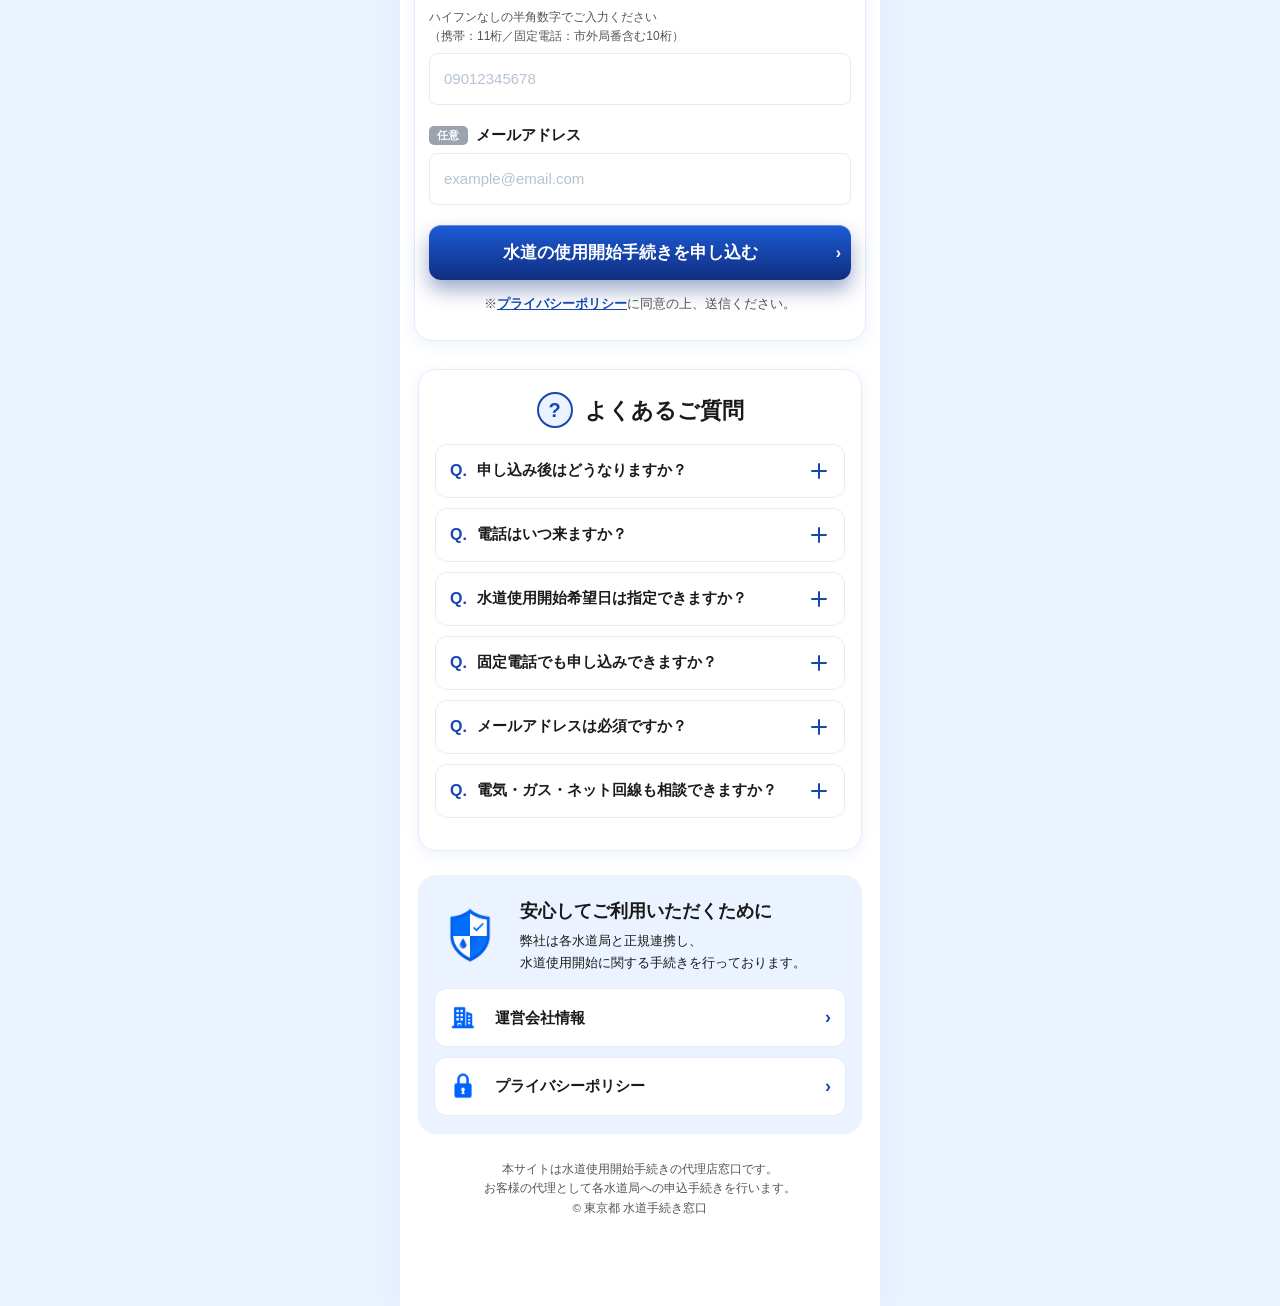
==== commit 093ba4fb: "Update index.html" ====
--- a/index.html
+++ b/index.html
@@ -158,7 +158,7 @@
     <!-- ============================= -->
     <!-- 電話受付 -->
     <!-- ============================= -->
-    <section class="phone-block reveal" aria-label="お電話で水道使用開始">
+    <section class="phone-block reveal" aria-label="お電話でも受付中">
       <h2 class="phone-block__title">お電話で水道使用開始</h2>
       <p class="phone-block__free">通話料無料</p>
       <a class="phone-block__number" href="tel:0800-000-0000">
@@ -188,7 +188,7 @@
     <section class="form-section reveal" id="form" aria-label="水道の使用開始手続きフォーム">
       <div class="form-head">
         <div class="form-head__icon"><img src="images/icon-tap.png" alt="" /></div>
-        <h2 class="form-head__title">水道の使用開始手続きフォーム</h2>
+        <h2 class="form-head__title" data-autofit="水道の使用開始手続きフォーム">水道の使用開始手続きフォーム</h2>
       </div>
       <p class="form-section__intro">
         必要事項をご入力のうえ送信してください。<br />
--- a/css/style.css
+++ b/css/style.css
@@ -40,6 +40,8 @@
   background: var(--color-side-bg);
   -webkit-font-smoothing: antialiased;
   -moz-osx-font-smoothing: grayscale;
+  -webkit-text-size-adjust: 100%;
+  text-size-adjust: 100%;
   line-height: 1.6;
 }
 
@@ -56,6 +58,7 @@
   background: var(--color-bg);
   min-height: 100vh;
   position: relative;
+  padding-top: var(--header-h);
   padding-bottom: calc(var(--footer-h) + env(safe-area-inset-bottom));
   box-shadow: 0 0 40px rgba(30, 91, 214, 0.06);
   overflow: hidden;
@@ -65,8 +68,12 @@
    Header
    ========================================================== */
 .site-header {
-  position: sticky;
+  position: fixed;
   top: 0;
+  left: 50%;
+  transform: translateX(-50%);
+  width: 100%;
+  max-width: 480px;
   z-index: 50;
   background: #fff;
   height: var(--header-h);
@@ -116,18 +123,19 @@
 
 /* Mobile menu */
 .menu {
-  position: absolute;
+  position: fixed;
   top: var(--header-h);
-  left: 0;
-  right: 0;
+  left: 50%;
+  transform: translate(-50%, -150%);
+  width: 100%;
+  max-width: 480px;
   background: #fff;
   box-shadow: 0 12px 20px rgba(0,0,0,.08);
-  transform: translateY(-150%);
   transition: transform .25s ease;
   z-index: 60;
   border-top: 1px solid var(--color-border);
 }
-.menu.open { transform: translateY(0); }
+.menu.open { transform: translate(-50%, 0); }
 .menu ul { list-style: none; margin: 0; padding: 8px 0; }
 .menu li a {
   display: block;
@@ -331,40 +339,46 @@
   background: #fff;
   border: 2px solid #B9D3F7;
   border-radius: 12px;
-  padding: 10px 26px 10px 38px;
+  padding: 10px 6px;
   font-weight: 800;
-  font-size: clamp(11px, 3.2vw, 14px);
-  color: var(--color-text);
-  display: flex;
-  align-items: center;
-  justify-content: center;
-  min-height: 60px;
+  font-size: 11px;
+  color: var(--color-text);
+  display: grid;
+  grid-template-columns: 18px 1fr 16px;
+  gap: 3px;
+  align-items: center;
+  min-height: 56px;
   line-height: 1.3;
   transition: all .15s ease;
   text-align: center;
-  word-break: keep-all;
-  overflow-wrap: break-word;
+  white-space: nowrap;
 }
 .sub-cta__btn:hover { transform: translateY(-2px); box-shadow: var(--shadow-card); }
 .sub-cta__icon {
-  position: absolute;
-  left: 8px; top: 50%;
-  transform: translateY(-50%);
-  width: 26px; height: 26px;
+  position: static;
+  transform: none;
+  width: 18px; height: 18px;
   display: grid; place-items: center;
-}
-.sub-cta__icon svg { width: 22px; height: 22px; }
+  justify-self: center;
+}
+.sub-cta__icon svg { width: 18px; height: 18px; }
+.sub-cta__text {
+  min-width: 0;
+  text-align: center;
+  justify-self: center;
+  letter-spacing: 0;
+}
 .sub-cta__arrow {
-  position: absolute;
-  right: 6px; top: 50%;
-  transform: translateY(-50%);
-  width: 18px; height: 18px;
+  position: static;
+  transform: none;
+  width: 16px; height: 16px;
   border-radius: 50%;
   background: var(--color-bg-pale);
   color: var(--color-primary);
   display: grid; place-items: center;
   font-weight: 800;
-  font-size: 12px;
+  font-size: 11px;
+  justify-self: center;
 }
 
 /* ==========================================================
@@ -598,33 +612,35 @@
    Form
    ========================================================== */
 .form-section {
-  margin: 22px 18px 0;
+  margin: 22px 14px 0;
   background: #fff;
   border-radius: 18px;
-  padding: 22px 18px 26px;
+  padding: 22px 14px 26px;
   border: 1px solid var(--color-border);
   box-shadow: var(--shadow-card);
 }
 .form-head {
   display: grid;
-  grid-template-columns: 56px 1fr;
-  gap: 12px;
+  grid-template-columns: 32px 1fr;
+  gap: 6px;
   align-items: center;
 }
 .form-head__icon {
-  width: 56px; height: 56px;
+  width: 32px; height: 32px;
   border-radius: 50%;
   background: var(--color-bg-pale);
   display: grid; place-items: center;
 }
-.form-head__icon img { width: 32px; height: 32px; }
+.form-head__icon img { width: 18px; height: 18px; }
 .form-head__title {
   margin: 0;
-  font-size: 20px;
-  font-weight: 900;
-  color: var(--color-text);
-  letter-spacing: 0.01em;
+  font-size: 21px;
+  font-weight: 900;
+  color: var(--color-text);
+  letter-spacing: -0.02em;
   line-height: 1.3;
+  white-space: nowrap;
+  overflow: hidden;
 }
 .form-section__intro {
   margin: 14px 0 4px;
